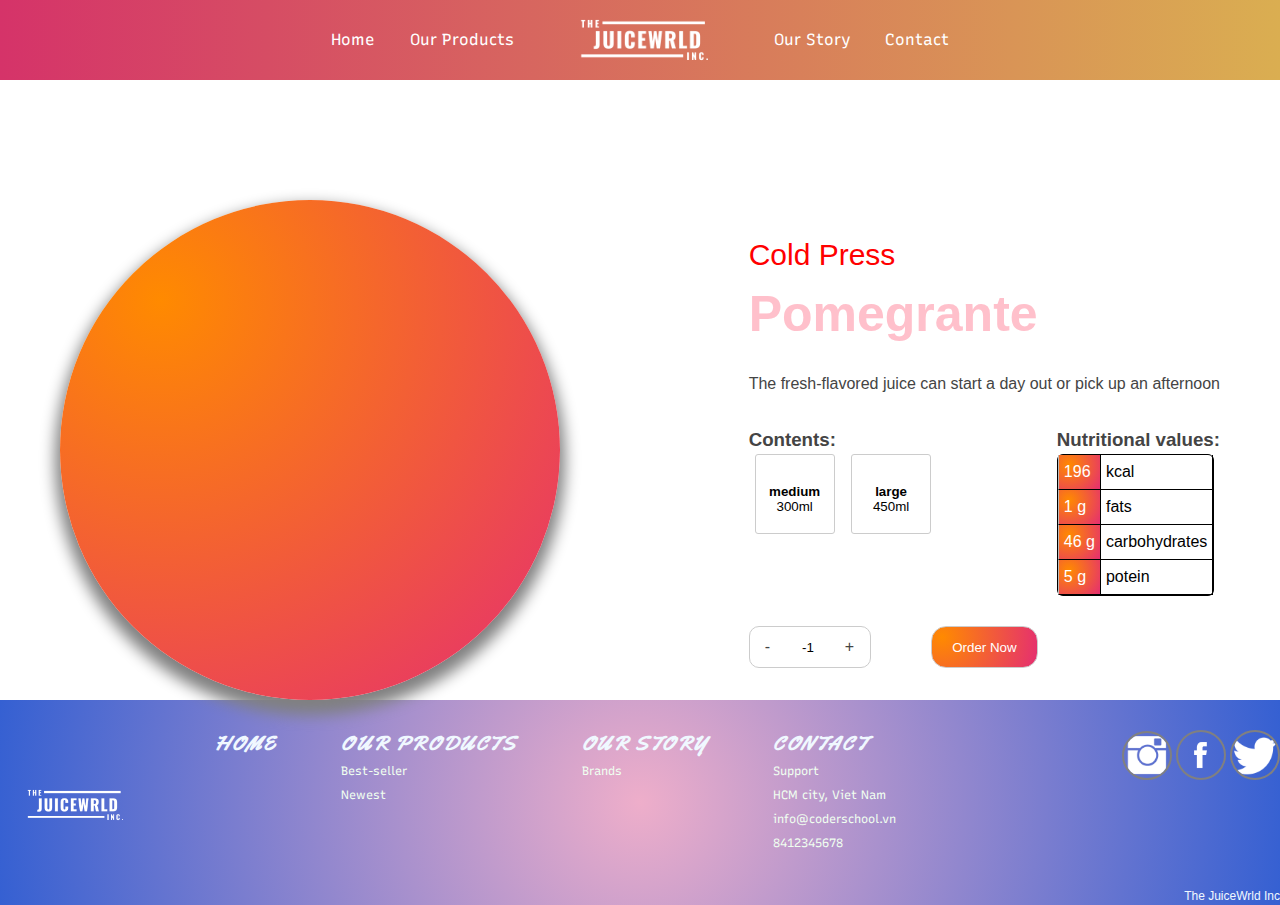
==== product1.html @ b1c7230d "add product.html and style" ====
<!DOCTYPE html>
<html lang="en">

<head>
    <meta charset="UTF-8" />
    <meta http-equiv="X-UA-Compatible" content="IE=edge" />
    <meta name="viewport" content="width=device-width, initial-scale=1.0" />
    <link rel="stylesheet" href="product.css" />
    <title>The JUICEWRLD. Inc - Freshly pressed juice for you partner</title>
    <link rel="stylesheet" href="https://cdnjs.cloudflare.com/ajax/libs/font-awesome/6.0.0-beta2/css/all.min.css"
        integrity="sha512-YWzhKL2whUzgiheMoBFwW8CKV4qpHQAEuvilg9FAn5VJUDwKZZxkJNuGM4XkWuk94WCrrwslk8yWNGmY1EduTA=="
        crossorigin="anonymous" referrerpolicy="no-referrer" />
    <link rel="stylesheet" href="./style.css">
</head>

<body>
    <nav>
        <div class="nav-container">
            <div class="nav-link">
                <a href="#" class="nav-left">Home</a>
                <a href="#" class="nav-left">Our Products</a>
            </div>
            <img src="./images/juice_logo.png" alt="logo" width="200px" />
            <div class="nav-link">
                <a href="#" class="nav-right">Our Story</a>
                <a href="#" class="nav-right">Contact</a>
            </div>
        </div>
    </nav>
    <section>
        <div class="container__container">
            <div class="content-product">
                <div class="left-side">
                    <div class="b-circle">
                        <img src="images/1_Juice Pomegranate.png" alt="" />
                    </div>
                    <div class="s-circle first"></div>
                    <div class="s-circle second"></div>
                </div>
                <div class="right-side">
                    <div class="top-row">
                        <h4 class="header1">Cold Press</h4>
                        <h1 class="header2">Pomegrante</h1>
                        <p class="text">
                            The fresh-flavored juice can start a day out or pick up an
                            afternoon
                        </p>
                    </div>
                    <div class="bottom-row">
                        <div class="contents">
                            <h3>Contents:</h3>
                            <button class="content__btn">
                                medium
                                <p class="mes">300ml</p>
                            </button>
                            <button class="content__btn">
                                large
                                <p class="mes">450ml</p>
                            </button>
                        </div>
                        <div class="nutri">
                            <table>
                                <h3>Nutritional values:</h3>
                                <tr>
                                    <td class="first-column">196</td>
                                    <td>kcal</td>
                                </tr>
                                <tr>
                                    <td class="first-column">1 g</td>
                                    <td>fats</td>
                                </tr>
                                <tr>
                                    <td class="first-column">46 g</td>
                                    <td>carbohydrates</td>
                                </tr>
                                <tr>
                                    <td class="first-column">5 g</td>
                                    <td>potein</td>
                                </tr>
                            </table>
                        </div>
                    </div>
                    <div class="button__btn-order">
                        <div class="button__quantity">
                            <span id="js-minus">-</span>
                            <input type="number" id="js-quantity" value="0" min="0" max="99" />
                            <span id="js-plus">+</span>
                        </div>
                        <button onclick="showSuccessToast();" class="btn btn--success">
                            Order Now
                        </button>
                    </div>
                </div>
            </div>
        </div>
        <div id="toast"></div>
        <footer>

            <div class="container">
                <div class="row1">
                    <div class="row11">
                        <div>
                            <img src="images/juice_logo.png" width="150" />
                        </div>
                        <div class="col1">
                            <div class="heading">Home</div>
                        </div>
                        <div>
                            <div class="heading col">Our Products</div>
                            <a href="#">Best-seller</a><br>
                            <a href="#">Newest</a><br>
                        </div>
                        <div>
                            <div class="heading col">Our Story</div>
                            <a href="#">Brands</a><br>
                        </div>
                        <div>
                            <div class="heading col">Contact</div>
                            <a href="#">Support</a><br>
                            <a href="#">HCM city, Viet Nam</a><br>
                            <a href="#">info@coderschool.vn</a><br>
                            <a href="#">8412345678</a><br>
                        </div>
                    </div>
                    <div class="footer-right">
                        <a href="#">
                            <img src="images/ig.png" width="50" />
                        </a>
                        <a href="#">
                            <img src="images/fb.png" width="50" />
                        </a>
                        <a href="#">
                            <img src="images/twitter.png" width="50" />
                        </a>
                    </div>
                </div>
                <div class="row2">The JuiceWrld Inc</div>
            </div>
            </div>
        </footer>
    </section>
    <script src="./product.js"></script>
    <script src="https://cdn.jsdelivr.net/npm/@popperjs/core@2.9.2/dist/umd/popper.min.js"
        integrity="sha384-IQsoLXl5PILFhosVNubq5LC7Qb9DXgDA9i+tQ8Zj3iwWAwPtgFTxbJ8NT4GN1R8p"
        crossorigin="anonymous"></script>
    <script src="https://cdn.jsdelivr.net/npm/bootstrap@5.0.2/dist/js/bootstrap.min.js"
        integrity="sha384-cVKIPhGWiC2Al4u+LWgxfKTRIcfu0JTxR+EQDz/bgldoEyl4H0zUF0QKbrJ0EcQF"
        crossorigin="anonymous"></script>
    <script>
        const minus = document.getElementById("js-minus");
        const quantity = document.getElementById("js-quantity");
        const plus = document.getElementById("js-plus");
        function minusA(e) {
            quantity.value--;
        }
        minusA();
        function plusB(e) {
            quantity.value++;
        }

        minus.addEventListener("click", minusA);
        plus.addEventListener("click", plusB);
        // toast message
        function toast({
            title = "",
            message = "",
            type = "success",
            duration = 3000,
        }) {
            const main = document.getElementById("toast");
            if (main) {
                const toast = document.createElement("div");
                setTimeout(function () {
                    main.removeChild(toast);
                }, duration + 1000);

                toast.onclick = function (e) {
                    if (e.target.closest(".toast__close")) {
                        main.removeChild(toast);
                    }
                };
                const icons = {
                    success: "fas fa-check-circle",
                    info: "fas fa-info-circle",
                    warning: "fas fa-exclamation-circle",
                    error: "fas fa-exclamation-circle",
                };
                const icon = icons[type];
                const deplay = (duration / 1000).toFixed(2);
                toast.classList.add("toast", `toast--${type}`);
                toast.style.animation = `slideInLeft ease-in-out 0.5s,  FadeIn linear 1s ${deplay}s forwards`;
                toast.innerHTML = `
          <div class="toast__icon">
            <i class="${icon}"></i>
          </div>
          <div class="toast__body">
            <h3 class="toast__title">${title}</h3>
            <p class="toast__msg">${message}</p>
          </div>
          <div class="toast__close">
            <i class="fas fa-times"></i> 
          </div>
        `;
                main.appendChild(toast);
            }
        }

        function showSuccessToast() {
            toast({
                title: "Success",
                message: "Thêm vào giỏ hàng thành công(amazing good job e)",
                type: "success",
                duration: 1000,
            });
        }
    </script>
</body>

</html>
---- style.css ----
@import url('https://fonts.googleapis.com/css2?family=Open+Sans:wght@400;500;600&family=Recursive:wght@300;400;500;600&family=Yellowtail&display=swap');
@import url('https://fonts.googleapis.com/css2?family=Yellowtail&display=swap');

*, *:before, *:after {
  box-sizing: border-box;
}

html, body {
  height: 100%;
  box-sizing: inherit;
}

body {
  color: #444;
  font-size: 1rem;
  line-height: 1.5;
  margin: 0px;
  font-family: 'Recursive', sans-serif;
}

/* Nav Bar Styling */
nav {
  position: absolute;
  width: 100%;
  height: 80px;
  background-color: transparent;
  z-index: 1;
  top: 30px;
}

.nav-container {
  display: flex;
  height: 100%;
  flex-direction: row;
  justify-content: center;
  align-items: center;
}

a {
  text-decoration: none;
  color: white;
  cursor: pointer;
  font-family: 'Recursive';
  font-weight: 400;
}
a:hover {
  -webkit-mask-image: linear-gradient(-75deg, rgba(0,0,0,.6) 30%, #000 50%, rgba(0,0,0,.6) 70%);
  -webkit-mask-size: 200%;
  animation: shine 2s infinite;
}
@-webkit-keyframes shine {
  from {
    -webkit-mask-position: 150%;
  }
  to {
    -webkit-mask-position: -50%;
  }
}

.nav-left {
  padding-right: 3rem;
}

.nav-right {
  padding-left: 3rem;
}

/* Hero Styling */
.slider {
  height: 90vh;
  width: 100%;
  position: relative;
  overflow: hidden;
  display: -webkit-box;
  display: -webkit-flex;
  display: -ms-flexbox;
  display: flex;
  -webkit-flex-flow: row nowrap;
      -ms-flex-flow: row nowrap;
          flex-flow: row nowrap;
  -webkit-box-align: end;
  -webkit-align-items: flex-end;
      -ms-flex-align: end;
          align-items: flex-end;
  -webkit-box-pack: center;
  -webkit-justify-content: center;
      -ms-flex-pack: center;
          justify-content: center;
  z-index: 0;
}
.slider__nav {
  width: 8px;
  height: 8px;
  margin: 1rem 12px 1.2rem 12px;
  border-radius: 50%;
  z-index: 10;
  outline: 6px solid #ccc;
  outline-offset: -6px;
  box-shadow: 0 0 0 0 #333, 0 0 0 0 rgba(51, 51, 51, 0);
  cursor: pointer;
  -webkit-appearance: none;
     -moz-appearance: none;
          appearance: none;
  -webkit-backface-visibility: hidden;
          backface-visibility: hidden;
}
.slider__nav:checked {
  -webkit-animation: check 0.4s linear forwards;
          animation: check 0.4s linear forwards;
}
.slider__nav:checked:nth-of-type(1) ~ .slider__inner {
  left: 0%;
}
.slider__nav:checked:nth-of-type(2) ~ .slider__inner {
  left: -100%;
}
.slider__nav:checked:nth-of-type(3) ~ .slider__inner {
  left: -200%;
}
.slider__nav:checked:nth-of-type(4) ~ .slider__inner {
  left: -300%;
}
.slider__inner {
  position: absolute;
  top: 0;
  left: 0;
  width: 400%;
  height: 100%;
  -webkit-transition: left 0.4s;
  transition: left 0.4s;
  display: -webkit-box;
  display: -webkit-flex;
  display: -ms-flexbox;
  display: flex;
  -webkit-flex-flow: row nowrap;
      -ms-flex-flow: row nowrap;
          flex-flow: row nowrap;
}
.slider__contents {
  height: 100%;
  text-align: center;
  padding: 0px;
  display: -webkit-box;
  display: -webkit-flex;
  display: -ms-flexbox;
  display: flex;
  -webkit-box-flex: 1;
  -webkit-flex: 1;
      -ms-flex: 1;
          flex: 1;
  -webkit-flex-flow: column nowrap;
      -ms-flex-flow: column nowrap;
          flex-flow: column nowrap;
  -webkit-box-align: center;
  -webkit-align-items: center;
      -ms-flex-align: center;
          align-items: center;
  -webkit-box-pack: center;
  -webkit-justify-content: center;
      -ms-flex-pack: center;
          justify-content: center;
}

.slider-page1 {
  background: linear-gradient(90deg, #d53369 0%, #daae51 100%);
}

.slider-page2 {
  background: linear-gradient(90deg, #F5DB4B 10%, #FF8221 100%);
}

.slider-page3 {
  background: linear-gradient(90deg, #FDBB2D 0%, #22C1C3 100%);
}

.slider-page4 {
  background: linear-gradient(90deg, #FFAD63 0%, #F25431 100%);
}

.slider__caption {
  position: absolute;
  transform: translateY(-210px);
  margin: 0.5rem 0 1rem;
  color: white;
  text-transform: uppercase;
  font-family: 'Yellowtail', cursive;
  font-size: 3.5rem;
  font-weight: 600;
  text-shadow: 0.06rem 0 0.06rem #ea36af, -0.125rem 0 0.06rem #75fa69;
  letter-spacing: 0.125em;
  animation-duration: 0.1s;
  animation-name: textflicker;
  animation-iteration-count: infinite;
  animation-direction: alternate;
}
@keyframes textflicker {
  from {
    text-shadow: 1px 0 0 #ea36af, -2px 0 0 #75fa69;
  }
  to {
    text-shadow: 2px 0.5px 2px #ea36af, -1px -0.5px 2px #75fa69;
  }
}

.slider_img {
  position: absolute;
  transform: translateY(200px);
}

.slider__txt {
  color: #999;
  margin-bottom: 3rem;
  max-width: 300px;
}

@-webkit-keyframes check {
  50% {
    outline-color: #333;
    box-shadow: 0 0 0 12px #333, 0 0 0 36px rgba(51, 51, 51, 0.2);
  }
  70% {
    outline-color: #333;
    box-shadow: 0 0 0 0 #333, 0 0 0 0 rgba(51, 51, 51, 0);
  }
}

@keyframes check {
  50% {
    outline-color: #333;
    box-shadow: 0 0 0 12px #333, 0 0 0 36px rgba(51, 51, 51, 0.2);
  }
  70% {
    outline-color: #333;
    box-shadow: 0 0 0 0 #333, 0 0 0 0 rgba(51, 51, 51, 0);
  }
}

/* contact */
*{
  box-sizing: border-box;
  margin: 0;
}

.grid {
  width: 100%;
  display: block;
  padding: 0;
}

.grid.wide {
  max-width: 1200px;
  margin: 0 auto;
}

.row {
  display: flex;
  flex-wrap: wrap;
  margin-left: -4px;
  margin-right: -4px;
}
.l-6 {
  flex: 0 0 50%;
  max-width: 50%;
}
#contact{
  min-height: 500px;
  background: linear-gradient(90deg, #FD676A, #FF998B);
  width:100%;
  color: #fff;
}
#contact p{
  font-size:18px;
  line-height: 26px;
  opacity: 0.6;
  padding: 4px 0;
  margin: 24px 0;
  border-bottom: 1px solid rgba(255,255,255,0.6);
}
#contact i {
  font-size: 14px;
  margin-right: 8px;
  
}
#contact .contact__heading-sub{
  color: rgb(207 50 50);
  font-size: 50px;
  margin-bottom: 40px;
}
.contact__infor a{
  color:#000;
}
#contact .contact__heading{
  font-size:64px;
}
#contact .contact__heading-right {
  opacity: 0.8;
  margin-bottom: 32px;
}
.contact__button {
  margin-top: 30px;
  padding: 12px 50px;
}
.contact__container{
  padding:60px 0 20px 0;
}
.text__contact {
  margin-top: 30px;
  opacity: 0.9;
  padding: 14px 54px;
  display: inline-block;
  border: 1px solid;
}

#contact a{
  color:rgba(255,255,255,0.5);
}
/* Google Fonts Poppins */
@import url('https://fonts.googleapis.com/css2?family=Poppins:wght@400;500;600&display=swap');
*{
  margin: 0;
  padding: 0;
  box-sizing: border-box;
  font-family: 'Poppins', sans-serif;
}

#section3{
  height: 100vh;
  display: flex;
  align-items: center;
  justify-content: center;
  background-image: linear-gradient(135deg, #43CBFF 10%, #9708CC 100%);
}
.product-card {
  position: relative;
  max-width: 355px;
  width: 100%;
  border-radius: 25px;
  padding: 20px 30px 30px 30px;
  box-shadow: 0 5px 10px rgba(0, 0, 0, 0.2);
  z-index: 3;
  overflow: hidden;
  margin: 20px;
}
#card1{
    background: linear-gradient(90deg, rgba(2,0,36,1) 0%, rgba(68,121,9,1) 35%, rgba(0,212,255,1) 100%);
}
#card2{
    background: linear-gradient(90deg, rgba(2,0,36,1) 0%, rgba(121,9,34,1) 35%, rgba(0,212,255,1) 100%);
}
#card3{
    background: radial-gradient(circle, rgba(238,174,202,1) 0%, rgba(238,25,25,1) 100%);
}
#card4{
    background: radial-gradient(circle, rgba(238,174,202,1) 0%, rgba(227,225,50,1) 100%);
}
.product-card .logo-cart{
  display: flex;
  align-items: center;
  justify-content: space-between;
  /* border: 1px solid red; */
}
.product-card .logo-cart img{
  height: 100px;
  width: 60px;
  object-fit: cover;
  /* border: 1px solid red; */
}

.product-card .logo-cart i{
  font-size: 27px;
  color: #707070;
  cursor: pointer;
  transition: color 0.3s ease;
  /* border: 1px solid red; */
}
.product-card .logo-cart i:hover{
  color: #333;
}
.product-card .main-images{
  position: relative;
  height: 210px;
}

.product-card .main-images img{
  position: absolute;
  height: 220px;
  width: 100%;
  object-fit: cover;
  /* transform: rotate(18deg); */
  left: 12px;
  top: -40px;
  z-index: -1;
  opacity: 0;
  transition: opacity 0.5s ease;
  margin-top: 30px;
  padding-right: 15px;
  border-radius: 30px;
}
.product-card .main-images img.active{
  opacity: 1;
}
.product-card .juice-details .juice_name{
  font-size: 24px;
  font-weight: 500;
  color: #fff;
    text-shadow: 0 0 10px #fff,
                 0 0 20px #fff, 
                 0 0 40px #fff;
}
.product-card .juice-details p{
  font-size: 12px;
  font-weight: 400;
  color: #333;
  text-align: justify;
}
.product-card .juice-details .stars i{
  margin: 0 -1px;
  color: #333;
}
.product-card .color-price .color-option{
  display: flex;
  align-items: center;
}
.color-price{
  display: flex;
  justify-content: space-between;
  align-items: center;
  margin-top: 10px;
}
.color-price .color-option .color{
  font-size: 18px;
  font-weight: 500;
  color: #333;
  margin-right: 8px;
}
.color-option  .circles{
  display: flex;
}
.color-option  .circles .circle{
  height: 18px;
  width: 18px;
  background: #0071C7;
  border-radius: 50%;
  margin: 0 4px;
  cursor: pointer;
  transition: all 0.4s ease;
}
.color-option  .circles .circle.blue.active{
  box-shadow: 0 0 0 2px #fff,
               0 0 0 4px #0071C7;
}
.color-option  .circles .circle.pink{
  background: #FA1795;
}
.color-option  .circles .circle.pink.active{
  box-shadow: 0 0 0 2px #fff,
               0 0 0 4px #FA1795;
}
.color-option  .circles .circle.yellow{
  background: #F5DA00;
}
.color-option  .circles .circle.yellow.active{
  box-shadow: 0 0 0 2px #fff,
               0 0 0 4px #F5DA00;
}
.color-price .price{
  display: flex;
  flex-direction: column;
  justify-content: center;
  align-items: center;
}
.color-price .price .price_num{
  font-size: 25px;
  font-weight: 600;
  color: #707070;
}
.color-price .price .price_letter{
  font-size: 10px;
  font-weight: 600;
  margin-top: -4px;
  color: #707070;
}
.product-card .button{
  position: relative;
  height: 50px;
  width: 100%;
  border-radius: 25px;
  margin-top: 30px;
  overflow: hidden;
}
.product-card .button .button-layer{
  position: absolute;
  height: 100%;
  width: 300%;
  left: -100%;
  /* background-image: linear-gradient(135deg,#9708CC, #43CBFF,#9708CC, #43CBFF ); */
  transition: all 0.4s ease;
  border-radius: 25PX;
}
.product-card .button:hover .button-layer{
  left: 0;
}
.product-card .button button{
  position: relative;
  height: 100%;
  width: 100%;
  background: none;
  outline: none;
  border: none;
  font-size: 18px;
  font-weight: 600;
  letter-spacing: 1px;
  color: #fff;
}

/* .row{
    display: flex;
    justify-content: around;
} */
.button-color1{
    background-image:linear-gradient(90deg, rgba(2,0,36,1) 0%, rgba(68,121,9,1) 35%, rgba(0,212,255,1) 100%);
}
.button-color2{
    background-image: linear-gradient(90deg, rgba(2,0,36,1) 0%, rgba(121,9,34,1) 35%, rgba(0,212,255,1) 100%);
}
.button-color3{
    background-image: radial-gradient(circle, rgba(238,174,202,1) 0%, rgba(238,25,25,1) 100%);
}
.button-color4{
    background-image: radial-gradient(circle, rgba(238,174,202,1) 0%, rgba(227,225,50,1) 100%);
}

.product-card .juice-details .juice_name:hover{
    transition: .5s linear;
    color: black;
    text-shadow: 0 0 10px #fff,
                 0 0 20px #fff, 
                 0 0 40px #fff;
  }
  .product-card .juice-details .juice_name:nth-child(1){
    margin-right: 5px
  }
  .product-card .juice-details .juice_name:nth-child(2){
    margin-left: 30px
  }


footer{
    background: radial-gradient(circle, rgba(238,174,202,1) 0%, rgba(53,96,210,1) 100%);
    color:cornsilk;
    padding-top: 30px;
}


footer .row1{
    display: flex;
    justify-content: space-between;
}
footer .row11{
    display: flex;
    justify-content: space-between;
    width: 70%;
}

footer .heading{
    color:aliceblue;
    font-family: 'Yellowtail', cursive;
    font-size: 20px;
    font-weight: 900;
    line-height: 1.4;
    letter-spacing: 0.08em;
    text-transform: uppercase;
}

footer img{
    max-width: 95vw;
    height: auto;
}
/* footer .col1{
    display: flex;
    flex-direction: column;
    
} */

footer li{
    list-style-type: none;
}

.footer-right img{
    border-radius: 50%;
    border: 2px solid grey;
}
footer .row2{
    display: flex;
    justify-content: right;
    color:aliceblue;
    font-size: 12px;
}

footer #lmao a{
    margin-right: 20px;
    font-size: 12px;
}

footer a{
    text-decoration: none;
    color:honeydew;
    font-size: 12px;
}
/* product */

:root {
  --white: #fff;
  --black: #111;
  --primary: #9d9091;
}
* *::before *::after {
  box-sizing: inherit;
  margin: 0;
  padding: 0;
}

html {
  font-size: 62.5%;
  box-sizing: border-box;
}

body {
  font-size: 1.6rem;
  font-weight: 400;
  color: var (--pink);
  font-family: "Recursive", sans-serif;
  background-color: var(--white);
}

nav {
  position: absolute;
  width: 100%;
  height: 80px;
  background-color: transparent;
  z-index: 1;
  top: 30px;
}

.nav-container {
  display: flex;
  height: 100%;
  flex-direction: row;
  justify-content: center;
  align-items: center;
}
nav {
  background: linear-gradient(90deg, #d53369 0%, #daae51 100%);
  position: absolute;
  width: 100%;
  height: 80px;
  z-index: 1;
  top: 0;
  left: 0;
  right: 0;
}

.nav-container {
  display: flex;
  height: 100%;
  flex-direction: row;
  justify-content: center;
  align-items: center;
}

a {
  text-decoration: none;
  color: white;
  cursor: pointer;
  font-family: "Recursive";
  font-weight: 400;
}
a:hover {
  mask-image: linear-gradient(
    -75deg,
    rgba(0, 0, 0, 0.6) 30%,
    #000 50%,
    rgba(0, 0, 0, 0.6) 70%
  );
  mask-size: 200%;
  animation: shine 2s infinite;
}
@keyframes shine {
  from {
    -webkit-mask-position: 150%;
  }
  to {
    -webkit-mask-position: -50%;
  }
}

.nav-left {
  padding-right: 3rem;
}

.nav-right {
  padding-left: 3rem;
}

.b-circle {
  height: 500px;
  width: 500px;
  border-radius: 50%;
  background-color: pink;
  position: relative;
  /* background-image: radial-gradient(#ff8a00, #e52e71); */
  box-shadow: 0 10px 15px 5px grey;
  display: block;
  margin: auto;
  background: -webkit-radial-gradient(100px 100px, circle, #ff8a00, #e52e71);
}

.b-circle img {
  border-radius: 50%;
  max-width: 500px;
  padding-top: 50px;
  position: absolute;
  transform: rotate(20deg);
  left: 10px;
  top: 10px;
}

.container__container {
  max-width: 1400px;
  margin: 0 auto;
  padding-top: 200px;
  
}

.content-product {
  display: flex;
  justify-content: space-between;
  align-items: center;
  padding-left: 60px;
  padding-right: 60px;
}

.left-side {
  flex-basis: 40%;
  display: flex;
  align-items: center;
  justify-content: center;
}

.header1 {
  color: red;
  font-weight: 400;
  font-size: 30px;
}

.header2 {
  padding-bottom: 20px;
  color: pink;
  font-size: 50px;
}

.text {
  padding-bottom: 30px;
}

.bottom-row {
  display: flex;
  justify-content: space-between;
}

table {
  border-collapse: separate;
  border: solid black 1px;
  border-spacing: 0;
  border-radius: 6px;
  color: white;
}

table tr th,
table tr td {
  border-right: 1px solid #000;
  border-bottom: 1px solid #000;
  padding: 5px;
  color: black;
}
table tr th:first-child,
table tr td:first-child {
  border-left: 1px solid #bbb;
}
table tr th {
  background: #eee;
  border-top: 1px solid #bbb;
  text-align: left;
}

tr .first-column {
  background: -webkit-radial-gradient(10px 10px, circle, #ff8a00, #e52e71);
  color: white;
}

.nutri {
  padding-bottom: 30px;
}
button.content__btn {
  width: 80px;
  height: 80px;
  font-weight: 600;
  text-align: center;
  padding: 10px 0 0 0;
  border-radius: 3px;
  outline: none;
  border: 1px solid #ccc;
  margin: 0 6px;
  background: #fff;
}
button.content__btn:active {
  background: -webkit-radial-gradient(10px 10px, circle, #ff8a00, #e52e71);
  color: #fff;
}
.content__btn .mes {
  font-weight: 100;
}
.button__btn-order {
  display: flex;
}

.button__quantity span {
  padding: 0 16px 0 0;
}
.button__quantity {
  border: 1px solid #ccc;
  padding: 5px -21px 5px 5px;
  margin-right: 60px;
  padding: 8px 0 8px 15px;
  border-radius: 10px;
}
button.btn {
  padding: 10px 20px;
  color: #fff;
  background: -webkit-radial-gradient(10px 10px, circle, #ff8a00, #e52e71);
  outline: none;
  border: 1px solid #ccc;
  cursor: pointer;
  border-radius: 15px;
}

.btn:active {
  background: -webkit-radial-gradient(10px 10px, circle, #a85a00, #961e4a);
}
/* toast message */
.toast {
  display: flex;
  align-items: center;
  border-left: 3px solid;
  box-shadow: 0 4px 8px rgba(0, 0, 0, 0.5);
  background-color: #fff;
  border-radius: 3px;
  max-width: 446px;
  padding: 10px 0;
  transition: all linear 0.3s;
}
@keyframes slideInLeft {
  from {
    opacity: 0;
    transform: translateX(calc(100% + 16px));
  }
  to {
    opacity: 1;
    transform: translateX(0);
  }
}
@keyframes FadeIn {
  to {
    opacity: 0;
  }
}
.toast + .toast {
  margin-top: 24px;
}
.toast__close,
.toast__icon {
  padding: 0 16px;
}
.toast__icon {
  font-size: 24px;
}

.toast__body {
  flex-grow: 1;
}

.toast__title {
  margin: 10px 0 10px 0;
  font-size: 16px;
  color: #333;
}

.toast__msg {
  margin: 5px 0 10px 0;
  font-size: 16px;
  color: #666;
}

.toast__close {
  font-size: 20px;
  color: rgba(0, 0, 0, 0.2);
  cursor: pointer;
}

.toast--success {
  border-color: #71be34;
}
.toast--success .toast__icon {
  color: #71be34;
}
.toast--danger {
  border-color: #ff623d;
}
.toast--danger .toast__icon {
  color: #ff623d;
}

.toast--warn {
  background-color: #ffb702;
}
.toast--warn .toast__icon {
  background-color: #ffb702;
}

#toast {
  position: fixed;
  top: 16px;
  right: 16px;
}
input#js-quantity {
  outline: none;
  border: 1px solid transparent;
  text-align: center;
}
.button__quantity span {
  cursor: pointer;
}
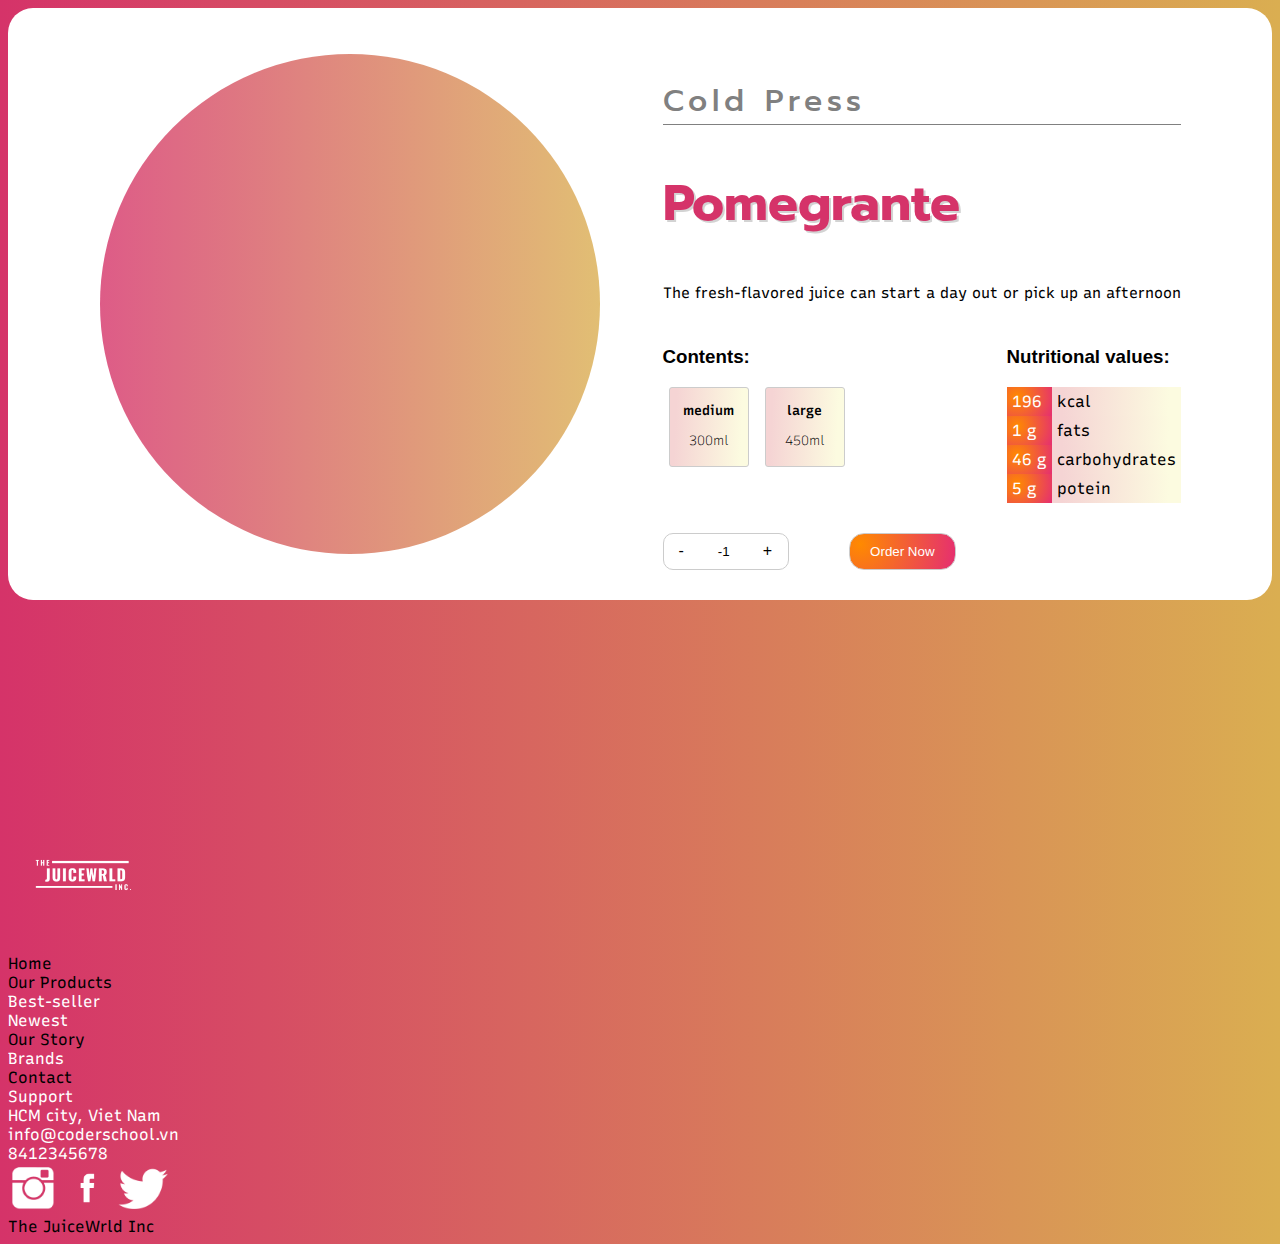
==== commit 814ae10e: "add style" ====
--- a/product1.html
+++ b/product1.html
@@ -10,7 +10,7 @@
     <link rel="stylesheet" href="https://cdnjs.cloudflare.com/ajax/libs/font-awesome/6.0.0-beta2/css/all.min.css"
         integrity="sha512-YWzhKL2whUzgiheMoBFwW8CKV4qpHQAEuvilg9FAn5VJUDwKZZxkJNuGM4XkWuk94WCrrwslk8yWNGmY1EduTA=="
         crossorigin="anonymous" referrerpolicy="no-referrer" />
-    <link rel="stylesheet" href="./style.css">
+    <link rel="stylesheet" href="./produc1.css">
 </head>
 
 <body>
--- a/produc1.css
+++ b/produc1.css
@@ -0,0 +1,328 @@
+@import url("https://fonts.googleapis.com/css2?family=Open+Sans:wght@400;500;600&family=Recursive:wght@300;400;500;600&family=Yellowtail&display=swap");
+@import url("https://fonts.googleapis.com/css2?family=Yellowtail&display=swap");
+@import url('https://fonts.googleapis.com/css2?family=Prompt:wght@500&display=swap');
+
+:root {
+  --white: #fff;
+  --black: #111;
+  --primary: #9d9091;
+}
+* *::before *::after {
+  box-sizing: inherit;
+  margin: 0;
+  padding: 0;
+}
+
+html {
+  font-size: 62.5%;
+  box-sizing: border-box;
+}
+
+body {
+  font-size: 1.6rem;
+  font-weight: 400;
+  color: var (--pink);
+  font-family: "Recursive", sans-serif;
+  background: linear-gradient(90deg, #d53369 0%, #daae51 100%);
+}
+
+/* Styling Nav bar */
+nav {
+  position: absolute;
+  width: 100%;
+  height: 80px;
+  background: transparent;
+  z-index: 1;
+  top: 0;
+}
+
+.nav-container {
+  display: flex;
+  height: 100%;
+  flex-direction: row;
+  justify-content: center;
+  align-items: center;
+}
+
+a {
+  text-decoration: none;
+  color: white;
+  cursor: pointer;
+  font-family: 'Recursive';
+  font-weight: 400;
+}
+a:hover {
+  -webkit-mask-image: linear-gradient(-75deg, rgba(0,0,0,.6) 30%, #000 50%, rgba(0,0,0,.6) 70%);
+  -webkit-mask-size: 200%;
+  animation: shine 2s infinite;
+}
+@-webkit-keyframes shine {
+  from {
+    -webkit-mask-position: 150%;
+  }
+  to {
+    -webkit-mask-position: -50%;
+  }
+}
+
+.nav-left {
+  padding-right: 4rem;
+}
+
+.nav-right {
+  padding-left: 4rem;
+}
+
+.b-circle {
+  height: 500px;
+  width: 500px;
+  border-radius: 50%;
+  background-color: pink;
+  position: relative;
+  /* background-image: radial-gradient(#ff8a00, #e52e71); */
+  display: block;
+  margin: auto;
+  opacity: 0.8;
+  background: linear-gradient(90deg, #d53369 0%, #daae51 100%);
+}
+
+.b-circle img {
+  border-radius: 50%;
+  max-width: 600px;
+  padding-top: 50px;
+  position: absolute;
+  transform: translate(-50px, -20px);
+}
+
+.container {
+  max-width: 1400px;
+  margin: 0 auto;
+  padding-top: 200px;
+  font-family: 'Recursive';
+}
+
+.content-product {
+  display: flex;
+  justify-content: space-around;
+  align-items: center;
+  padding: 30px 60px;
+  border: none;
+  border-radius: 25px;
+  background-color: white;
+}
+
+.left-side {
+  flex-basis: 40%;
+  display: flex;
+  align-items: center;
+  justify-content: center;
+}
+
+.header1 {
+  color: gray;
+  font-weight: 500;
+  font-size: 30px;
+  font-family: 'Prompt';
+  letter-spacing: 0.5rem;
+  border-bottom: 1px solid gray;
+}
+
+.header2 {
+  padding-bottom: 10px;
+  color: #d53369;
+  text-shadow: 2px 2px lightgray;
+  font-size: 50px;
+  font-family: 'Prompt';
+  font-size: 5rem;
+}
+
+.text {
+  padding-bottom: 10px;
+  font-family: 'Recursive';
+  font-size: 1.5rem;
+}
+
+.content-header {
+  font-family: 'Recursive';
+
+}
+.bottom-row {
+  display: flex;
+  justify-content: space-between;
+}
+
+table {
+  border-collapse: separate;
+  border: none;
+  border-spacing: 0;
+  border-radius: 6px;
+  color: white;
+}
+
+table tr th,
+table tr td {
+  border-right: none;
+  border-bottom: none;
+  padding: 5px;
+  color: black;
+  font-family: 'Recursive'
+;  background-image: linear-gradient( 92.7deg,  rgba(245,212,212,1) 8.5%, rgba(252,251,224,1) 90.2% );
+}
+table tr th:first-child,
+table tr td:first-child {
+  border-left: none;
+}
+table tr th {
+  background: #eee;
+  border-top: none;
+  text-align: left;
+}
+
+tr .first-column {
+  background: -webkit-radial-gradient(10px 10px, circle, #ff8a00, #e52e71);
+  color: white;
+}
+
+.nutri {
+  padding-bottom: 30px;
+}
+button.content__btn {
+  width: 80px;
+  height: 80px;
+  font-weight: 600;
+  text-align: center;
+  padding: 10px 0 0 0;
+  border-radius: 3px;
+  outline: none;
+  border: 1px solid #ccc;
+  margin: 0 6px;
+  background-image: linear-gradient( 92.7deg,  rgba(245,212,212,1) 8.5%, rgba(252,251,224,1) 90.2% );
+  font-family: 'Recursive';
+}
+button.content__btn:active {
+  background: -webkit-radial-gradient(10px 10px, circle, #ff8a00, #e52e71);
+  color: #fff;
+}
+.content__btn .mes {
+  font-weight: 100;
+}
+.button__btn-order {
+  display: flex;
+}
+
+.button__quantity span {
+  padding: 0 16px 0 0;
+}
+.button__quantity {
+  border: 1px solid #ccc;
+  padding: 5px -21px 5px 5px;
+  margin-right: 60px;
+  padding: 8px 0 8px 15px;
+  border-radius: 10px;
+}
+button.btn {
+  padding: 10px 20px;
+  color: #fff;
+  background: -webkit-radial-gradient(10px 10px, circle, #ff8a00, #e52e71);
+  outline: none;
+  border: 1px solid #ccc;
+  cursor: pointer;
+  border-radius: 15px;
+}
+
+.btn:active {
+  background: -webkit-radial-gradient(10px 10px, circle, #a85a00, #961e4a);
+}
+/* toast message */
+.toast {
+  display: flex;
+  align-items: center;
+  border-left: 3px solid;
+  box-shadow: 0 4px 8px rgba(0, 0, 0, 0.5);
+  background-color: #fff;
+  border-radius: 3px;
+  max-width: 446px;
+  padding: 10px 0;
+  transition: all linear 0.3s;
+}
+@keyframes slideInLeft {
+  from {
+    opacity: 0;
+    transform: translateX(calc(100% + 16px));
+  }
+  to {
+    opacity: 1;
+    transform: translateX(0);
+  }
+}
+@keyframes FadeIn {
+  to {
+    opacity: 0;
+  }
+}
+.toast + .toast {
+  margin-top: 24px;
+}
+.toast__close,
+.toast__icon {
+  padding: 0 16px;
+}
+.toast__icon {
+  font-size: 24px;
+}
+
+.toast__body {
+  flex-grow: 1;
+}
+
+.toast__title {
+  margin: 10px 0 10px 0;
+  font-size: 16px;
+  color: #333;
+}
+
+.toast__msg {
+  margin: 5px 0 10px 0;
+  font-size: 16px;
+  color: #666;
+}
+
+.toast__close {
+  font-size: 20px;
+  color: rgba(0, 0, 0, 0.2);
+  cursor: pointer;
+}
+
+.toast--success {
+  border-color: #71be34;
+}
+.toast--success .toast__icon {
+  color: #71be34;
+}
+.toast--danger {
+  border-color: #ff623d;
+}
+.toast--danger .toast__icon {
+  color: #ff623d;
+}
+
+.toast--warn {
+  background-color: #ffb702;
+}
+.toast--warn .toast__icon {
+  background-color: #ffb702;
+}
+
+#toast {
+  position: fixed;
+  top: 16px;
+  right: 16px;
+}
+input#js-quantity {
+  outline: none;
+  border: 1px solid transparent;
+  text-align: center;
+}
+.button__quantity span {
+  cursor: pointer;
+}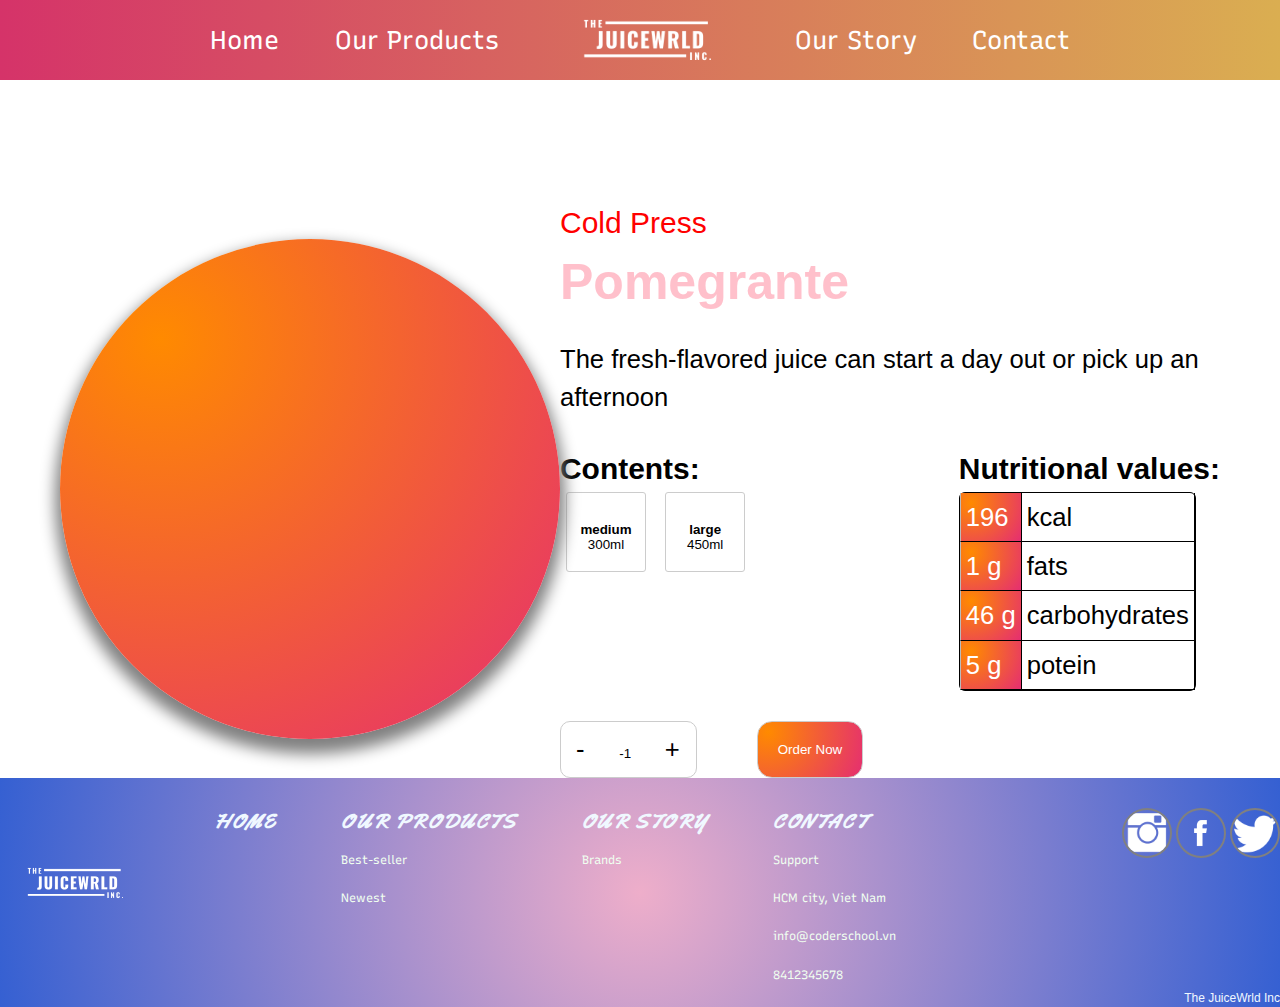
==== commit b49034de: "add" ====
--- a/product1.html
+++ b/product1.html
@@ -10,7 +10,7 @@
     <link rel="stylesheet" href="https://cdnjs.cloudflare.com/ajax/libs/font-awesome/6.0.0-beta2/css/all.min.css"
         integrity="sha512-YWzhKL2whUzgiheMoBFwW8CKV4qpHQAEuvilg9FAn5VJUDwKZZxkJNuGM4XkWuk94WCrrwslk8yWNGmY1EduTA=="
         crossorigin="anonymous" referrerpolicy="no-referrer" />
-    <link rel="stylesheet" href="./produc1.css">
+    <link rel="stylesheet" href="./style.css">
 </head>
 
 <body>
--- a/style.css
+++ b/style.css
@@ -0,0 +1,1253 @@
+@import url("https://fonts.googleapis.com/css2?family=Open+Sans:wght@400;500;600&family=Recursive:wght@300;400;500;600&family=Yellowtail&display=swap");
+@import url("https://fonts.googleapis.com/css2?family=Yellowtail&display=swap");
+@import url(https://maxcdn.bootstrapcdn.com/font-awesome/4.5.0/css/font-awesome.min.css);
+@import url("https://fonts.googleapis.com/css2?family=Prompt:wght@500&display=swap");
+@import url("https://fonts.googleapis.com/css2?family=Permanent+Marker&display=swap");
+
+*,
+*:before,
+*:after {
+  box-sizing: border-box;
+}
+
+html,
+body {
+  height: 100%;
+}
+
+body {
+  font-size: 1rem;
+  line-height: 1.5;
+  margin: 0px;
+  font-family: "Recursive", sans-serif;
+}
+
+/* Nav Bar Styling */
+nav {
+  position: absolute;
+  width: 100%;
+  height: 80px;
+  background: transparent;
+  z-index: 1;
+  top: 0;
+}
+
+.nav-container {
+  display: flex;
+  height: 100%;
+  flex-direction: row;
+  justify-content: center;
+  align-items: center;
+}
+
+a {
+  text-decoration: none;
+  color: white;
+  cursor: pointer;
+  font-family: "Recursive";
+  font-weight: 400;
+}
+a:hover {
+  animation: shine 2s infinite;
+}
+@-webkit-keyframes shine {
+  from {
+    -webkit-mask-position: 150%;
+  }
+  to {
+    -webkit-mask-position: -50%;
+  }
+}
+
+.nav-left {
+  padding-right: 4rem;
+}
+
+.nav-right {
+  padding-left: 4rem;
+}
+
+/* Hero Styling */
+.slider {
+  height: 90vh;
+  width: 100%;
+  position: relative;
+  overflow: hidden;
+  display: -webkit-box;
+  display: -webkit-flex;
+  display: -ms-flexbox;
+  display: flex;
+  -webkit-flex-flow: row nowrap;
+  -ms-flex-flow: row nowrap;
+  flex-flow: row nowrap;
+  -webkit-box-align: end;
+  -webkit-align-items: flex-end;
+  -ms-flex-align: end;
+  align-items: flex-end;
+  -webkit-box-pack: center;
+  -webkit-justify-content: center;
+  -ms-flex-pack: center;
+  justify-content: center;
+  z-index: 0;
+}
+.slider__nav {
+  width: 8px;
+  height: 8px;
+  margin: 1rem 12px 1.2rem 12px;
+  border-radius: 50%;
+  z-index: 10;
+  outline: 6px solid #ccc;
+  outline-offset: -6px;
+  box-shadow: 0 0 0 0 #333, 0 0 0 0 rgba(51, 51, 51, 0);
+  cursor: pointer;
+  -webkit-appearance: none;
+  -moz-appearance: none;
+  appearance: none;
+  -webkit-backface-visibility: hidden;
+  backface-visibility: hidden;
+}
+.slider__nav:checked {
+  -webkit-animation: check 0.4s linear forwards;
+  animation: check 0.4s linear forwards;
+}
+.slider__nav:checked:nth-of-type(1) ~ .slider__inner {
+  left: 0%;
+}
+.slider__nav:checked:nth-of-type(2) ~ .slider__inner {
+  left: -100%;
+}
+.slider__nav:checked:nth-of-type(3) ~ .slider__inner {
+  left: -200%;
+}
+.slider__nav:checked:nth-of-type(4) ~ .slider__inner {
+  left: -300%;
+}
+.slider__inner {
+  position: absolute;
+  top: 0;
+  left: 0;
+  width: 400%;
+  height: 100%;
+  -webkit-transition: left 0.4s;
+  transition: left 0.4s;
+  display: -webkit-box;
+  display: -webkit-flex;
+  display: -ms-flexbox;
+  display: flex;
+  -webkit-flex-flow: row nowrap;
+  -ms-flex-flow: row nowrap;
+  flex-flow: row nowrap;
+}
+
+.slider__txt {
+  position: absolute;
+  transform: translateX(-350px);
+  z-index: 2;
+  height: 300px;
+  width: 300px;
+  padding-top: 80px;
+  font-size: 3rem;
+  font-weight: 500;
+  text-align: center;
+  font-family: "Prompt", sans-serif;
+  text-transform: uppercase;
+  letter-spacing: 0.5rem;
+  text-shadow: 2px 2px lightskyblue;
+  text-align: left;
+  color: white !important;
+}
+
+.slider__right {
+  position: absolute;
+  transform: translateX(350px);
+  z-index: 2;
+  height: 200px;
+  width: 200px;
+  border-radius: 50%;
+  font-size: 3rem;
+  font-weight: 600;
+  padding-top: 30px;
+  color: white;
+  background: linear-gradient(-45deg, #d53369, #daae51, #23a6d5, #23d5ab);
+  background-size: 400% 400%;
+  animation: gradient 15s ease infinite;
+  font-family: "Prompt", sans-serif;
+}
+
+@keyframes gradient {
+  0% {
+    background-position: 0% 50%;
+  }
+  50% {
+    background-position: 100% 50%;
+  }
+  100% {
+    background-position: 0% 50%;
+  }
+}
+
+.slider__contents {
+  height: 100%;
+  text-align: center;
+  padding: 0px;
+  display: -webkit-box;
+  display: -webkit-flex;
+  display: -ms-flexbox;
+  display: flex;
+  -webkit-box-flex: 1;
+  -webkit-flex: 1;
+  -ms-flex: 1;
+  flex: 1;
+  -webkit-flex-flow: column nowrap;
+  -ms-flex-flow: column nowrap;
+  flex-flow: column nowrap;
+  -webkit-box-align: center;
+  -webkit-align-items: center;
+  -ms-flex-align: center;
+  align-items: center;
+  -webkit-box-pack: center;
+  -webkit-justify-content: center;
+  -ms-flex-pack: center;
+  justify-content: center;
+}
+
+.slider-page1 {
+  background: linear-gradient(90deg, #d53369 0%, #daae51 100%);
+}
+
+.slider-page2 {
+  background: linear-gradient(90deg, #f5db4b 10%, #ff8221 100%);
+}
+
+.slider-page3 {
+  background: linear-gradient(90deg, #fdbb2d 0%, #22c1c3 100%);
+}
+
+.slider-page4 {
+  background: linear-gradient(90deg, #ffad63 0%, #f25431 100%);
+}
+
+.slider-circle {
+  border: none;
+  background-color: none;
+  width: 700px;
+  height: 700px;
+  position: absolute;
+  z-index: 1;
+  transform: translateY(250px);
+  -webkit-box-shadow: -6px -8px 10px #f8a50e, -4px 7px 10px #bff80e,
+    6px -4px 10px #16acc7;
+  -moz-box-shadow: -6px -8px 10px #f8a50e, -4px 7px 10px #bff80e,
+    6px -4px 10px #0ed6f8;
+  box-shadow: -6px -8px 10px #f8a50e, -4px 7px 10px #bff80e,
+    6px -4px 10px #0ed6f8;
+
+  -webkit-border-radius: 50%;
+  -moz-border-radius: 50%;
+  border-radius: 50%;
+
+  -webkit-transition: box-shadow 0.4s ease;
+  -moz-transition: box-shadow 0.4s ease;
+  -o-transition: box-shadow 0.4s ease;
+  -ms-transition: box-shadow 0.4s ease;
+  transition: box-shadow 0.4s ease;
+}
+
+.slider__caption {
+  position: absolute;
+  transform: translateY(-220px);
+  margin: 0.5rem 0 1rem;
+  color: white;
+  text-transform: uppercase;
+  font-family: "Yellowtail", cursive;
+  font-size: 6rem;
+  font-weight: 600;
+  text-shadow: 0.1rem 0 0.1rem #ea36af, -0.125rem 0 0.1rem #75fa69;
+  letter-spacing: 0.125em;
+  animation-duration: 0.1s;
+  animation-name: textflicker;
+  animation-iteration-count: infinite;
+  animation-direction: alternate;
+}
+@keyframes textflicker {
+  from {
+    text-shadow: 1px 0 0 #ea36af, -2px 0 0 #75fa69;
+  }
+  to {
+    text-shadow: 2px 0.5px 2px #ea36af, -1px -0.5px 2px #75fa69;
+  }
+}
+
+.slider_img {
+  position: absolute;
+  transform: translateY(200px);
+  z-index: 3;
+}
+
+.slider__txt {
+  color: #999;
+  margin-bottom: 3rem;
+  max-width: 300px;
+}
+
+@-webkit-keyframes check {
+  50% {
+    outline-color: #333;
+    box-shadow: 0 0 0 12px #333, 0 0 0 36px rgba(51, 51, 51, 0.2);
+  }
+  70% {
+    outline-color: #333;
+    box-shadow: 0 0 0 0 #333, 0 0 0 0 rgba(51, 51, 51, 0);
+  }
+}
+
+@keyframes check {
+  50% {
+    outline-color: #333;
+    box-shadow: 0 0 0 12px #333, 0 0 0 36px rgba(51, 51, 51, 0.2);
+  }
+  70% {
+    outline-color: #333;
+    box-shadow: 0 0 0 0 #333, 0 0 0 0 rgba(51, 51, 51, 0);
+  }
+}
+
+/* our story */
+.our-story {
+  position: relative;
+  top: 50px;
+  padding-bottom: 150px;
+  display: flex;
+  margin-top: 0;
+  justify-content: center;
+  flex-direction: column;
+}
+.text-block-34 {
+  margin-top: 44px;
+  font-family: "Permanent Marker", cursive;
+  font-size: 44px;
+  text-align: center;
+}
+.paragraph-bigger.cc-bigger-light {
+  margin-bottom: 0px;
+  padding-top: 19px;
+  opacity: 1;
+  font-family: Montserrat, sans-serif;
+  color: #000;
+  font-size: 30px;
+  text-align: center;
+}
+.text-block-35 {
+  padding-top: 18px;
+  padding-right: 0px;
+  padding-left: 0px;
+  text-align: center;
+}
+
+/* about us */
+.about-us {
+  display: flex;
+  margin-top: 0px;
+  flex-direction: row;
+  margin-bottom: -10px;
+}
+
+.img-about {
+  flex-basis: 50%;
+}
+
+.img-about img {
+  flex-basis: 50%;
+  height: 100vh;
+  width: 100%;
+
+  min-height: 0px;
+}
+
+.about-us .text {
+  height: 100vh;
+  display: flex;
+  flex-direction: column;
+  justify-content: center;
+  align-items: center;
+  width: 50%;
+  padding: 0 100px 100px;
+  background-image: url(./images/bg_abt.jpeg);
+}
+
+.about-us .heading-2 {
+  font-family: "Permanent Marker", cursive;
+  padding-bottom: 30px;
+}
+
+.about-us p {
+  font-size: 15px;
+}
+/* contact */
+* {
+  box-sizing: border-box;
+  margin: 0;
+}
+
+.grid {
+  width: 100%;
+  display: block;
+  padding: 0;
+}
+
+.grid.wide {
+  max-width: 1200px;
+  margin: 0 auto;
+}
+
+.row {
+  display: flex;
+  flex-wrap: wrap;
+  margin-left: -4px;
+  margin-right: -4px;
+}
+.l-6 {
+  flex: 0 0 50%;
+  max-width: 50%;
+}
+#contact {
+  min-height: 500px;
+  background: linear-gradient(90deg, #fd676a, #ff998b);
+  width: 100%;
+  color: #fff;
+}
+#contact p {
+  font-size: 18px;
+  line-height: 26px;
+  opacity: 0.6;
+  padding: 4px 0;
+  margin: 24px 0;
+  border-bottom: 1px solid rgba(255, 255, 255, 0.6);
+}
+#contact i {
+  font-size: 14px;
+  margin-right: 8px;
+}
+#contact .contact__heading-sub {
+  color: rgb(207 50 50);
+  font-size: 50px;
+  margin-bottom: 40px;
+}
+.contact__infor a {
+  color: #000;
+}
+#contact .contact__heading {
+  font-size: 64px;
+}
+#contact .contact__heading-right {
+  opacity: 0.8;
+  margin-bottom: 32px;
+}
+.contact__button {
+  margin-top: 30px;
+  padding: 12px 50px;
+}
+.contact__container {
+  padding: 60px 0 20px 0;
+}
+.text__contact {
+  margin-top: 30px;
+  opacity: 0.9;
+  padding: 14px 54px;
+  display: inline-block;
+  border: 1px solid;
+}
+
+#contact a {
+  color: rgba(255, 255, 255, 0.5);
+}
+/* Google Fonts Poppins */
+@import url("https://fonts.googleapis.com/css2?family=Poppins:wght@400;500;600&display=swap");
+* {
+  margin: 0;
+  padding: 0;
+  box-sizing: border-box;
+  font-family: "Poppins", sans-serif;
+}
+
+#section3 {
+  height: 100vh;
+  display: flex;
+  align-items: center;
+  justify-content: center;
+  background-image: linear-gradient(135deg, #43cbff 10%, #9708cc 100%);
+}
+.product-card {
+  position: relative;
+  max-width: 355px;
+  width: 100%;
+  border-radius: 25px;
+  padding: 20px 30px 30px 30px;
+  box-shadow: 0 5px 10px rgba(0, 0, 0, 0.2);
+  z-index: 3;
+  overflow: hidden;
+  margin: 20px;
+}
+#card1 {
+  background: linear-gradient(
+    90deg,
+    rgba(2, 0, 36, 1) 0%,
+    rgba(68, 121, 9, 1) 35%,
+    rgba(0, 212, 255, 1) 100%
+  );
+}
+#card2 {
+  background: linear-gradient(
+    90deg,
+    rgba(2, 0, 36, 1) 0%,
+    rgba(121, 9, 34, 1) 35%,
+    rgba(0, 212, 255, 1) 100%
+  );
+}
+#card3 {
+  background: radial-gradient(
+    circle,
+    rgba(238, 174, 202, 1) 0%,
+    rgba(238, 25, 25, 1) 100%
+  );
+}
+#card4 {
+  background: radial-gradient(
+    circle,
+    rgba(238, 174, 202, 1) 0%,
+    rgba(227, 225, 50, 1) 100%
+  );
+}
+.product-card .logo-cart {
+  display: flex;
+  align-items: center;
+  justify-content: space-between;
+  /* border: 1px solid red; */
+}
+.product-card .logo-cart img {
+  height: 100px;
+  width: 60px;
+  object-fit: cover;
+  /* border: 1px solid red; */
+}
+
+.product-card .logo-cart i {
+  font-size: 27px;
+  color: #707070;
+  cursor: pointer;
+  transition: color 0.3s ease;
+  /* border: 1px solid red; */
+}
+.product-card .logo-cart i:hover {
+  color: #333;
+}
+.product-card .main-images {
+  position: relative;
+  height: 210px;
+}
+
+.product-card .main-images img {
+  position: absolute;
+  height: 220px;
+  width: 100%;
+  object-fit: cover;
+  /* transform: rotate(18deg); */
+  left: 12px;
+  top: -40px;
+  z-index: -1;
+  opacity: 0;
+  transition: opacity 0.5s ease;
+  margin-top: 30px;
+  padding-right: 15px;
+  border-radius: 30px;
+}
+.product-card .main-images img.active {
+  opacity: 1;
+}
+.product-card .juice-details .juice_name {
+  font-size: 24px;
+  font-weight: 500;
+  color: #fff;
+  text-shadow: 0 0 10px #fff, 0 0 20px #fff, 0 0 40px #fff;
+}
+.product-card .juice-details p {
+  font-size: 12px;
+  font-weight: 400;
+  color: #333;
+  text-align: justify;
+}
+.product-card .juice-details .stars i {
+  margin: 0 -1px;
+  color: #333;
+}
+.product-card .color-price .color-option {
+  display: flex;
+  align-items: center;
+}
+.color-price {
+  display: flex;
+  justify-content: space-between;
+  align-items: center;
+  margin-top: 10px;
+}
+.color-price .color-option .color {
+  font-size: 18px;
+  font-weight: 500;
+  color: #333;
+  margin-right: 8px;
+}
+.color-option .circles {
+  display: flex;
+}
+.color-option .circles .circle {
+  height: 18px;
+  width: 18px;
+  background: #0071c7;
+  border-radius: 50%;
+  margin: 0 4px;
+  cursor: pointer;
+  transition: all 0.4s ease;
+}
+.color-option .circles .circle.blue.active {
+  box-shadow: 0 0 0 2px #fff, 0 0 0 4px #0071c7;
+}
+.color-option .circles .circle.pink {
+  background: #fa1795;
+}
+.color-option .circles .circle.pink.active {
+  box-shadow: 0 0 0 2px #fff, 0 0 0 4px #fa1795;
+}
+.color-option .circles .circle.yellow {
+  background: #f5da00;
+}
+.color-option .circles .circle.yellow.active {
+  box-shadow: 0 0 0 2px #fff, 0 0 0 4px #f5da00;
+}
+.color-price .price {
+  display: flex;
+  flex-direction: column;
+  justify-content: center;
+  align-items: center;
+}
+.color-price .price .price_num {
+  font-size: 25px;
+  font-weight: 600;
+  color: #707070;
+}
+.color-price .price .price_letter {
+  font-size: 10px;
+  font-weight: 600;
+  margin-top: -4px;
+  color: #707070;
+}
+.product-card .button {
+  position: relative;
+  height: 50px;
+  width: 100%;
+  border-radius: 25px;
+  margin-top: 30px;
+  overflow: hidden;
+}
+.product-card .button .button-layer {
+  position: absolute;
+  height: 100%;
+  width: 300%;
+  left: -100%;
+  /* background-image: linear-gradient(135deg,#9708CC, #43CBFF,#9708CC, #43CBFF ); */
+  transition: all 0.4s ease;
+  border-radius: 25px;
+}
+.product-card .button:hover .button-layer {
+  left: 0;
+}
+.product-card .button button {
+  position: relative;
+  height: 100%;
+  width: 100%;
+  background: none;
+  outline: none;
+  border: none;
+  font-size: 18px;
+  font-weight: 600;
+  letter-spacing: 1px;
+  color: #fff;
+}
+
+/* .row{
+    display: flex;
+    justify-content: around;
+} */
+.button-color1 {
+  background-image: linear-gradient(
+    90deg,
+    rgba(2, 0, 36, 1) 0%,
+    rgba(68, 121, 9, 1) 35%,
+    rgba(0, 212, 255, 1) 100%
+  );
+}
+.button-color2 {
+  background-image: linear-gradient(
+    90deg,
+    rgba(2, 0, 36, 1) 0%,
+    rgba(121, 9, 34, 1) 35%,
+    rgba(0, 212, 255, 1) 100%
+  );
+}
+.button-color3 {
+  background-image: radial-gradient(
+    circle,
+    rgba(238, 174, 202, 1) 0%,
+    rgba(238, 25, 25, 1) 100%
+  );
+}
+.button-color4 {
+  background-image: radial-gradient(
+    circle,
+    rgba(238, 174, 202, 1) 0%,
+    rgba(227, 225, 50, 1) 100%
+  );
+}
+
+.product-card .juice-details .juice_name:hover {
+  transition: 0.5s linear;
+  color: black;
+  text-shadow: 0 0 10px #fff, 0 0 20px #fff, 0 0 40px #fff;
+}
+.product-card .juice-details .juice_name:nth-child(1) {
+  margin-right: 5px;
+}
+.product-card .juice-details .juice_name:nth-child(2) {
+  margin-left: 30px;
+}
+
+footer {
+  background: radial-gradient(
+    circle,
+    rgba(238, 174, 202, 1) 0%,
+    rgba(53, 96, 210, 1) 100%
+  );
+  color: cornsilk;
+  padding-top: 30px;
+}
+
+footer .row1 {
+  display: flex;
+  justify-content: space-between;
+}
+footer .row11 {
+  display: flex;
+  justify-content: space-between;
+  width: 70%;
+}
+
+footer .heading {
+  color: aliceblue;
+  font-family: "Yellowtail", cursive;
+  font-size: 20px;
+  font-weight: 900;
+  line-height: 1.4;
+  letter-spacing: 0.08em;
+  text-transform: uppercase;
+}
+
+footer img {
+  max-width: 95vw;
+  height: auto;
+}
+/* footer .col1{
+    display: flex;
+    flex-direction: column;
+    
+} */
+
+footer li {
+  list-style-type: none;
+}
+
+.footer-right img {
+  border-radius: 50%;
+  border: 2px solid grey;
+}
+footer .row2 {
+  display: flex;
+  justify-content: right;
+  color: aliceblue;
+  font-size: 12px;
+}
+
+footer #lmao a {
+  margin-right: 20px;
+  font-size: 12px;
+}
+
+footer a {
+  text-decoration: none;
+  color: honeydew;
+  font-size: 12px;
+}
+/* product */
+
+:root {
+  --white: #fff;
+  --black: #111;
+  --primary: #9d9091;
+}
+* *::before *::after {
+  box-sizing: inherit;
+  margin: 0;
+  padding: 0;
+}
+
+body {
+  font-size: 1.6rem;
+  font-weight: 400;
+  color: var (--pink);
+  font-family: "Recursive", sans-serif;
+  background-color: var(--white);
+}
+
+nav {
+  position: absolute;
+  width: 100%;
+  height: 80px;
+  background-color: transparent;
+  z-index: 1;
+  top: 30px;
+}
+
+.nav-container {
+  display: flex;
+  height: 100%;
+  flex-direction: row;
+  justify-content: center;
+  align-items: center;
+}
+nav {
+  background: linear-gradient(90deg, #d53369 0%, #daae51 100%);
+  position: absolute;
+  width: 100%;
+  height: 80px;
+  z-index: 1;
+  top: 0;
+  left: 0;
+  right: 0;
+}
+
+.nav-container {
+  display: flex;
+  height: 100%;
+  flex-direction: row;
+  justify-content: center;
+  align-items: center;
+}
+
+a {
+  text-decoration: none;
+  color: white;
+  cursor: pointer;
+  font-family: "Recursive";
+  font-weight: 400;
+}
+a:hover {
+  mask-image: linear-gradient(
+    -75deg,
+    rgba(0, 0, 0, 0.6) 30%,
+    #000 50%,
+    rgba(0, 0, 0, 0.6) 70%
+  );
+  mask-size: 200%;
+  animation: shine 2s infinite;
+}
+@keyframes shine {
+  from {
+    -webkit-mask-position: 150%;
+  }
+  to {
+    -webkit-mask-position: -50%;
+  }
+}
+
+.nav-left {
+  padding-right: 3rem;
+}
+
+.nav-right {
+  padding-left: 3rem;
+}
+
+.b-circle {
+  height: 500px;
+  width: 500px;
+  border-radius: 50%;
+  background-color: pink;
+  position: relative;
+  /* background-image: radial-gradient(#ff8a00, #e52e71); */
+  box-shadow: 0 10px 15px 5px grey;
+  display: block;
+  margin: auto;
+  background: -webkit-radial-gradient(100px 100px, circle, #ff8a00, #e52e71);
+}
+
+.b-circle img {
+  border-radius: 50%;
+  max-width: 500px;
+  padding-top: 50px;
+  position: absolute;
+  transform: rotate(20deg);
+  left: 10px;
+  top: 10px;
+}
+
+.container__container {
+  max-width: 1400px;
+  margin: 0 auto;
+  padding-top: 200px;
+}
+
+.content-product {
+  display: flex;
+  justify-content: space-between;
+  align-items: center;
+  padding-left: 60px;
+  padding-right: 60px;
+}
+
+.left-side {
+  flex-basis: 40%;
+  display: flex;
+  align-items: center;
+  justify-content: center;
+}
+
+.header1 {
+  color: red;
+  font-weight: 400;
+  font-size: 30px;
+}
+
+.header2 {
+  padding-bottom: 20px;
+  color: pink;
+  font-size: 50px;
+}
+
+.text {
+  padding-bottom: 30px;
+}
+
+.bottom-row {
+  display: flex;
+  justify-content: space-between;
+}
+
+table {
+  border-collapse: separate;
+  border: solid black 1px;
+  border-spacing: 0;
+  border-radius: 6px;
+  color: white;
+}
+
+table tr th,
+table tr td {
+  border-right: 1px solid #000;
+  border-bottom: 1px solid #000;
+  padding: 5px;
+  color: black;
+}
+table tr th:first-child,
+table tr td:first-child {
+  border-left: 1px solid #bbb;
+}
+table tr th {
+  background: #eee;
+  border-top: 1px solid #bbb;
+  text-align: left;
+}
+
+tr .first-column {
+  background: -webkit-radial-gradient(10px 10px, circle, #ff8a00, #e52e71);
+  color: white;
+}
+
+.nutri {
+  padding-bottom: 30px;
+}
+button.content__btn {
+  width: 80px;
+  height: 80px;
+  font-weight: 600;
+  text-align: center;
+  padding: 10px 0 0 0;
+  border-radius: 3px;
+  outline: none;
+  border: 1px solid #ccc;
+  margin: 0 6px;
+  background: #fff;
+}
+button.content__btn:active {
+  background: -webkit-radial-gradient(10px 10px, circle, #ff8a00, #e52e71);
+  color: #fff;
+}
+.content__btn .mes {
+  font-weight: 100;
+}
+.button__btn-order {
+  display: flex;
+}
+
+.button__quantity span {
+  padding: 0 16px 0 0;
+}
+.button__quantity {
+  border: 1px solid #ccc;
+  padding: 5px -21px 5px 5px;
+  margin-right: 60px;
+  padding: 8px 0 8px 15px;
+  border-radius: 10px;
+}
+button.btn {
+  padding: 10px 20px;
+  color: #fff;
+  background: -webkit-radial-gradient(10px 10px, circle, #ff8a00, #e52e71);
+  outline: none;
+  border: 1px solid #ccc;
+  cursor: pointer;
+  border-radius: 15px;
+}
+
+.btn:active {
+  background: -webkit-radial-gradient(10px 10px, circle, #a85a00, #961e4a);
+}
+/* toast message */
+.toast {
+  display: flex;
+  align-items: center;
+  border-left: 3px solid;
+  box-shadow: 0 4px 8px rgba(0, 0, 0, 0.5);
+  background-color: #fff;
+  border-radius: 3px;
+  max-width: 446px;
+  padding: 10px 0;
+  transition: all linear 0.3s;
+}
+@keyframes slideInLeft {
+  from {
+    opacity: 0;
+    transform: translateX(calc(100% + 16px));
+  }
+  to {
+    opacity: 1;
+    transform: translateX(0);
+  }
+}
+@keyframes FadeIn {
+  to {
+    opacity: 0;
+  }
+}
+.toast + .toast {
+  margin-top: 24px;
+}
+.toast__close,
+.toast__icon {
+  padding: 0 16px;
+}
+.toast__icon {
+  font-size: 24px;
+}
+
+.toast__body {
+  flex-grow: 1;
+}
+
+.toast__title {
+  margin: 10px 0 10px 0;
+  font-size: 16px;
+  color: #333;
+}
+
+.toast__msg {
+  margin: 5px 0 10px 0;
+  font-size: 16px;
+  color: #666;
+}
+
+.toast__close {
+  font-size: 20px;
+  color: rgba(0, 0, 0, 0.2);
+  cursor: pointer;
+}
+
+.toast--success {
+  border-color: #71be34;
+}
+.toast--success .toast__icon {
+  color: #71be34;
+}
+.toast--danger {
+  border-color: #ff623d;
+}
+.toast--danger .toast__icon {
+  color: #ff623d;
+}
+
+.toast--warn {
+  background-color: #ffb702;
+}
+.toast--warn .toast__icon {
+  background-color: #ffb702;
+}
+
+#toast {
+  position: fixed;
+  top: 16px;
+  right: 16px;
+}
+input#js-quantity {
+  outline: none;
+  border: 1px solid transparent;
+  text-align: center;
+}
+.button__quantity span {
+  cursor: pointer;
+}
+
+/* slider */
+
+#slider__thanhttai {
+  display: flex;
+  width: 100%;
+  justify-content: center;
+  padding: 100px 0;
+}
+
+.slider__thanhttai {
+  max-width: 720px;
+}
+.tabs {
+  display: flex;
+  position: relative;
+}
+.tabs .line {
+  position: absolute;
+  left: 0;
+  bottom: 0;
+  width: 0;
+  height: 6px;
+  border-radius: 15px;
+  background-color: #c23564;
+  transition: all 0.2s ease;
+}
+.tab-item {
+  min-width: 80px;
+  padding: 16px 20px 11px 20px;
+  font-size: 20px;
+  text-align: center;
+  color: #c23564;
+  background-color: #fff;
+  border-top-left-radius: 5px;
+  border-top-right-radius: 5px;
+  border-bottom: 5px solid transparent;
+  opacity: 0.6;
+  cursor: pointer;
+  transition: all 0.5s ease;
+}
+.tab-icon {
+  font-size: 24px;
+  width: 32px;
+  position: relative;
+  top: 2px;
+}
+.tab-item:hover {
+  opacity: 1;
+  background-color: rgba(194, 53, 100, 0.05);
+  border-color: rgba(194, 53, 100, 0.1);
+}
+.tab-item.active {
+  opacity: 1;
+}
+#slider__thanhttai .tab-content {
+  padding: 28px 0;
+  min-height: 200px;
+}
+.tab-pane {
+  color: #333;
+  display: none;
+}
+.tab-pane.active {
+  display: block;
+}
+.tab-pane h2 {
+  font-size: 24px;
+  margin-bottom: 8px;
+}
+/* our story */
+.div-block-13 {
+  position: relative;
+  top: 50px;
+  padding-bottom: 150px;
+  display: flex;
+  margin-top: 0;
+  justify-content: center;
+  flex-direction: column;
+}
+.text-block-34 {
+  margin-top: 44px;
+  font-family: "Permanent Marker", cursive;
+  font-size: 44px;
+  text-align: center;
+}
+.paragraph-bigger.cc-bigger-light {
+  margin-bottom: 0px;
+  padding-top: 19px;
+  opacity: 1;
+  font-family: Montserrat, sans-serif;
+  color: #000;
+  font-size: 30px;
+  text-align: center;
+}
+.text-block-35 {
+  padding-top: 18px;
+  padding-right: 0px;
+  padding-left: 0px;
+  text-align: center;
+}
+
+/* about us */
+.about-us {
+  display: flex;
+  margin-top: 0px;
+  flex-direction: row;
+  margin-bottom: -10px;
+}
+
+.img-about {
+  flex-basis: 50%;
+}
+
+.img-about img {
+  flex-basis: 50%;
+  height: 100vh;
+  min-height: 0px;
+}
+
+.about-us .text {
+  height: 100vh;
+  display: flex;
+  flex-direction: column;
+  justify-content: center;
+  align-items: center;
+  width: 50%;
+  padding: 0 100px 100px;
+  background-image: url(./images/bg_abt.jpeg);
+}
+
+.about-us .heading-2 {
+  font-family: "Permanent Marker", cursive;
+  padding-bottom: 30px;
+}
+
+.about-us p {
+  font-size: 15px;
+}
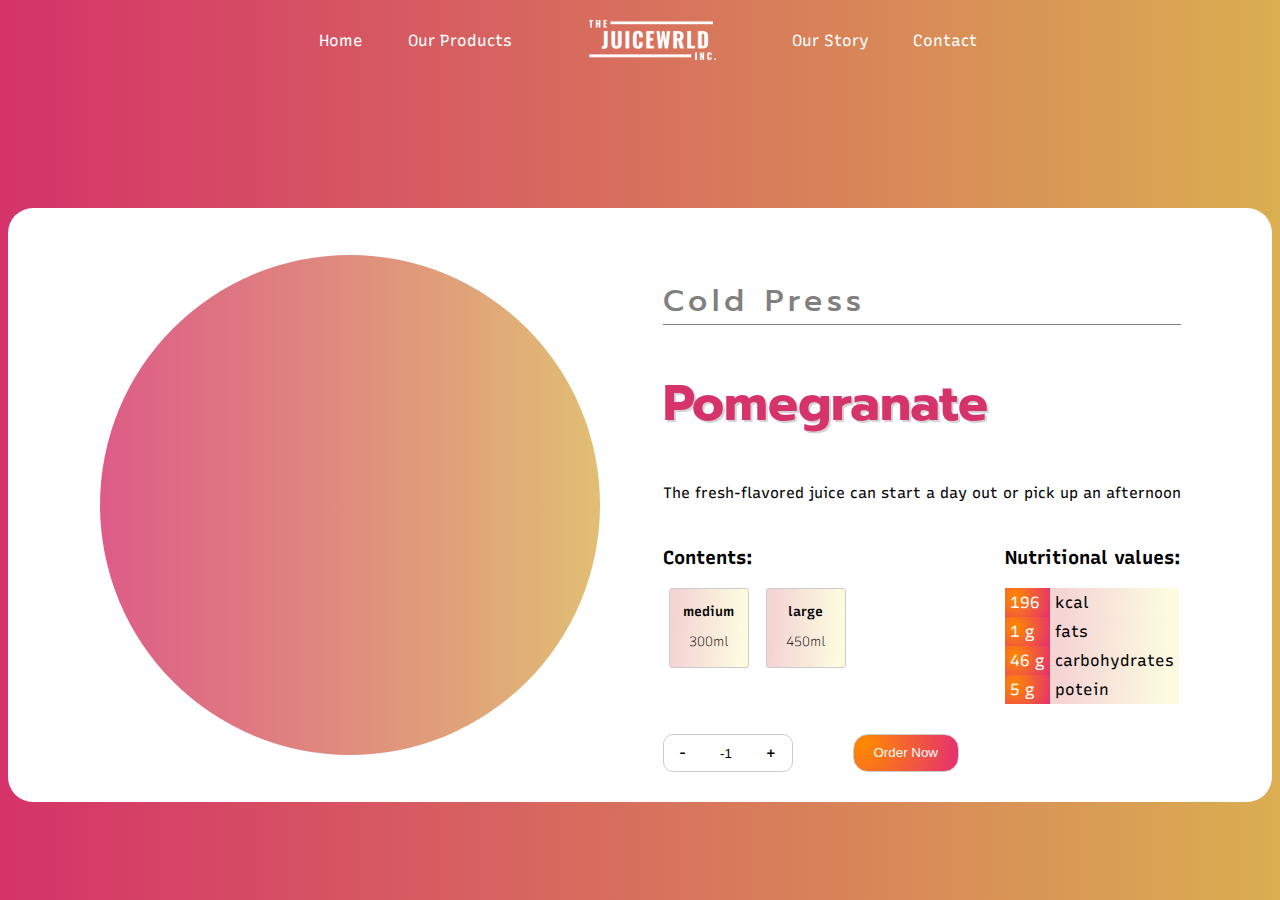
==== commit bf74f664: "add" ====
--- a/product1.html
+++ b/product1.html
@@ -5,12 +5,11 @@
     <meta charset="UTF-8" />
     <meta http-equiv="X-UA-Compatible" content="IE=edge" />
     <meta name="viewport" content="width=device-width, initial-scale=1.0" />
-    <link rel="stylesheet" href="product.css" />
+    <link rel="stylesheet" href="/product1.css" />
     <title>The JUICEWRLD. Inc - Freshly pressed juice for you partner</title>
     <link rel="stylesheet" href="https://cdnjs.cloudflare.com/ajax/libs/font-awesome/6.0.0-beta2/css/all.min.css"
         integrity="sha512-YWzhKL2whUzgiheMoBFwW8CKV4qpHQAEuvilg9FAn5VJUDwKZZxkJNuGM4XkWuk94WCrrwslk8yWNGmY1EduTA=="
         crossorigin="anonymous" referrerpolicy="no-referrer" />
-    <link rel="stylesheet" href="./style.css">
 </head>
 
 <body>
@@ -28,7 +27,7 @@
         </div>
     </nav>
     <section>
-        <div class="container__container">
+        <div class="container">
             <div class="content-product">
                 <div class="left-side">
                     <div class="b-circle">
@@ -40,7 +39,7 @@
                 <div class="right-side">
                     <div class="top-row">
                         <h4 class="header1">Cold Press</h4>
-                        <h1 class="header2">Pomegrante</h1>
+                        <h1 class="header2">Pomegranate</h1>
                         <p class="text">
                             The fresh-flavored juice can start a day out or pick up an
                             afternoon
@@ -48,7 +47,7 @@
                     </div>
                     <div class="bottom-row">
                         <div class="contents">
-                            <h3>Contents:</h3>
+                            <h3 class="content-header">Contents:</h3>
                             <button class="content__btn">
                                 medium
                                 <p class="mes">300ml</p>
@@ -60,7 +59,7 @@
                         </div>
                         <div class="nutri">
                             <table>
-                                <h3>Nutritional values:</h3>
+                                <h3 class="content-header">Nutritional values:</h3>
                                 <tr>
                                     <td class="first-column">196</td>
                                     <td>kcal</td>
@@ -94,50 +93,6 @@
             </div>
         </div>
         <div id="toast"></div>
-        <footer>
-
-            <div class="container">
-                <div class="row1">
-                    <div class="row11">
-                        <div>
-                            <img src="images/juice_logo.png" width="150" />
-                        </div>
-                        <div class="col1">
-                            <div class="heading">Home</div>
-                        </div>
-                        <div>
-                            <div class="heading col">Our Products</div>
-                            <a href="#">Best-seller</a><br>
-                            <a href="#">Newest</a><br>
-                        </div>
-                        <div>
-                            <div class="heading col">Our Story</div>
-                            <a href="#">Brands</a><br>
-                        </div>
-                        <div>
-                            <div class="heading col">Contact</div>
-                            <a href="#">Support</a><br>
-                            <a href="#">HCM city, Viet Nam</a><br>
-                            <a href="#">info@coderschool.vn</a><br>
-                            <a href="#">8412345678</a><br>
-                        </div>
-                    </div>
-                    <div class="footer-right">
-                        <a href="#">
-                            <img src="images/ig.png" width="50" />
-                        </a>
-                        <a href="#">
-                            <img src="images/fb.png" width="50" />
-                        </a>
-                        <a href="#">
-                            <img src="images/twitter.png" width="50" />
-                        </a>
-                    </div>
-                </div>
-                <div class="row2">The JuiceWrld Inc</div>
-            </div>
-            </div>
-        </footer>
     </section>
     <script src="./product.js"></script>
     <script src="https://cdn.jsdelivr.net/npm/@popperjs/core@2.9.2/dist/umd/popper.min.js"
--- a/product1.css
+++ b/product1.css
@@ -0,0 +1,328 @@
+@import url("https://fonts.googleapis.com/css2?family=Open+Sans:wght@400;500;600&family=Recursive:wght@300;400;500;600&family=Yellowtail&display=swap");
+@import url("https://fonts.googleapis.com/css2?family=Yellowtail&display=swap");
+@import url('https://fonts.googleapis.com/css2?family=Prompt:wght@500&display=swap');
+
+:root {
+  --white: #fff;
+  --black: #111;
+  --primary: #9d9091;
+}
+* *::before *::after {
+  box-sizing: inherit;
+  margin: 0;
+  padding: 0;
+}
+
+html {
+  font-size: 62.5%;
+  box-sizing: border-box;
+}
+
+body {
+  font-size: 1.6rem;
+  font-weight: 400;
+  color: var (--pink);
+  font-family: "Recursive", sans-serif;
+  background: linear-gradient(90deg, #d53369 0%, #daae51 100%);
+}
+
+/* Styling Nav bar */
+nav {
+  position: absolute;
+  width: 100%;
+  height: 80px;
+  background: transparent;
+  z-index: 1;
+  top: 0;
+}
+
+.nav-container {
+  display: flex;
+  height: 100%;
+  flex-direction: row;
+  justify-content: center;
+  align-items: center;
+}
+
+a {
+  text-decoration: none;
+  color: white;
+  cursor: pointer;
+  font-family: 'Recursive';
+  font-weight: 400;
+}
+a:hover {
+  -webkit-mask-image: linear-gradient(-75deg, rgba(0,0,0,.6) 30%, #000 50%, rgba(0,0,0,.6) 70%);
+  -webkit-mask-size: 200%;
+  animation: shine 2s infinite;
+}
+@-webkit-keyframes shine {
+  from {
+    -webkit-mask-position: 150%;
+  }
+  to {
+    -webkit-mask-position: -50%;
+  }
+}
+
+.nav-left {
+  padding-right: 4rem;
+}
+
+.nav-right {
+  padding-left: 4rem;
+}
+
+.b-circle {
+  height: 500px;
+  width: 500px;
+  border-radius: 50%;
+  background-color: pink;
+  position: relative;
+  /* background-image: radial-gradient(#ff8a00, #e52e71); */
+  display: block;
+  margin: auto;
+  opacity: 0.8;
+  background: linear-gradient(90deg, #d53369 0%, #daae51 100%);
+}
+
+.b-circle img {
+  border-radius: 50%;
+  max-width: 600px;
+  padding-top: 50px;
+  position: absolute;
+  transform: translate(-50px, -20px);
+}
+
+.container {
+  max-width: 1400px;
+  margin: 0 auto;
+  padding-top: 200px;
+  font-family: 'Recursive';
+}
+
+.content-product {
+  display: flex;
+  justify-content: space-around;
+  align-items: center;
+  padding: 30px 60px;
+  border: none;
+  border-radius: 25px;
+  background-color: white;
+}
+
+.left-side {
+  flex-basis: 40%;
+  display: flex;
+  align-items: center;
+  justify-content: center;
+}
+
+.header1 {
+  color: gray;
+  font-weight: 500;
+  font-size: 30px;
+  font-family: 'Prompt';
+  letter-spacing: 0.5rem;
+  border-bottom: 1px solid gray;
+}
+
+.header2 {
+  padding-bottom: 10px;
+  color: #d53369;
+  text-shadow: 2px 2px lightgray;
+  font-size: 50px;
+  font-family: 'Prompt';
+  font-size: 5rem;
+}
+
+.text {
+  padding-bottom: 10px;
+  font-family: 'Recursive';
+  font-size: 1.5rem;
+}
+
+.content-header {
+  font-family: 'Recursive';
+
+}
+.bottom-row {
+  display: flex;
+  justify-content: space-between;
+}
+
+table {
+  border-collapse: separate;
+  border: none;
+  border-spacing: 0;
+  border-radius: 6px;
+  color: white;
+}
+
+table tr th,
+table tr td {
+  border-right: none;
+  border-bottom: none;
+  padding: 5px;
+  color: black;
+  font-family: 'Recursive'
+;  background-image: linear-gradient( 92.7deg,  rgba(245,212,212,1) 8.5%, rgba(252,251,224,1) 90.2% );
+}
+table tr th:first-child,
+table tr td:first-child {
+  border-left: none;
+}
+table tr th {
+  background: #eee;
+  border-top: none;
+  text-align: left;
+}
+
+tr .first-column {
+  background: -webkit-radial-gradient(10px 10px, circle, #ff8a00, #e52e71);
+  color: white;
+}
+
+.nutri {
+  padding-bottom: 30px;
+}
+button.content__btn {
+  width: 80px;
+  height: 80px;
+  font-weight: 600;
+  text-align: center;
+  padding: 10px 0 0 0;
+  border-radius: 3px;
+  outline: none;
+  border: 1px solid #ccc;
+  margin: 0 6px;
+  background-image: linear-gradient( 92.7deg,  rgba(245,212,212,1) 8.5%, rgba(252,251,224,1) 90.2% );
+  font-family: 'Recursive';
+}
+button.content__btn:active {
+  background: -webkit-radial-gradient(10px 10px, circle, #ff8a00, #e52e71);
+  color: #fff;
+}
+.content__btn .mes {
+  font-weight: 100;
+}
+.button__btn-order {
+  display: flex;
+}
+
+.button__quantity span {
+  padding: 0 16px 0 0;
+}
+.button__quantity {
+  border: 1px solid #ccc;
+  padding: 5px -21px 5px 5px;
+  margin-right: 60px;
+  padding: 8px 0 8px 15px;
+  border-radius: 10px;
+}
+button.btn {
+  padding: 10px 20px;
+  color: #fff;
+  background: -webkit-radial-gradient(10px 10px, circle, #ff8a00, #e52e71);
+  outline: none;
+  border: 1px solid #ccc;
+  cursor: pointer;
+  border-radius: 15px;
+}
+
+.btn:active {
+  background: -webkit-radial-gradient(10px 10px, circle, #a85a00, #961e4a);
+}
+/* toast message */
+.toast {
+  display: flex;
+  align-items: center;
+  border-left: 3px solid;
+  box-shadow: 0 4px 8px rgba(0, 0, 0, 0.5);
+  background-color: #fff;
+  border-radius: 3px;
+  max-width: 446px;
+  padding: 10px 0;
+  transition: all linear 0.3s;
+}
+@keyframes slideInLeft {
+  from {
+    opacity: 0;
+    transform: translateX(calc(100% + 16px));
+  }
+  to {
+    opacity: 1;
+    transform: translateX(0);
+  }
+}
+@keyframes FadeIn {
+  to {
+    opacity: 0;
+  }
+}
+.toast + .toast {
+  margin-top: 24px;
+}
+.toast__close,
+.toast__icon {
+  padding: 0 16px;
+}
+.toast__icon {
+  font-size: 24px;
+}
+
+.toast__body {
+  flex-grow: 1;
+}
+
+.toast__title {
+  margin: 10px 0 10px 0;
+  font-size: 16px;
+  color: #333;
+}
+
+.toast__msg {
+  margin: 5px 0 10px 0;
+  font-size: 16px;
+  color: #666;
+}
+
+.toast__close {
+  font-size: 20px;
+  color: rgba(0, 0, 0, 0.2);
+  cursor: pointer;
+}
+
+.toast--success {
+  border-color: #71be34;
+}
+.toast--success .toast__icon {
+  color: #71be34;
+}
+.toast--danger {
+  border-color: #ff623d;
+}
+.toast--danger .toast__icon {
+  color: #ff623d;
+}
+
+.toast--warn {
+  background-color: #ffb702;
+}
+.toast--warn .toast__icon {
+  background-color: #ffb702;
+}
+
+#toast {
+  position: fixed;
+  top: 16px;
+  right: 16px;
+}
+input#js-quantity {
+  outline: none;
+  border: 1px solid transparent;
+  text-align: center;
+}
+.button__quantity span {
+  cursor: pointer;
+}
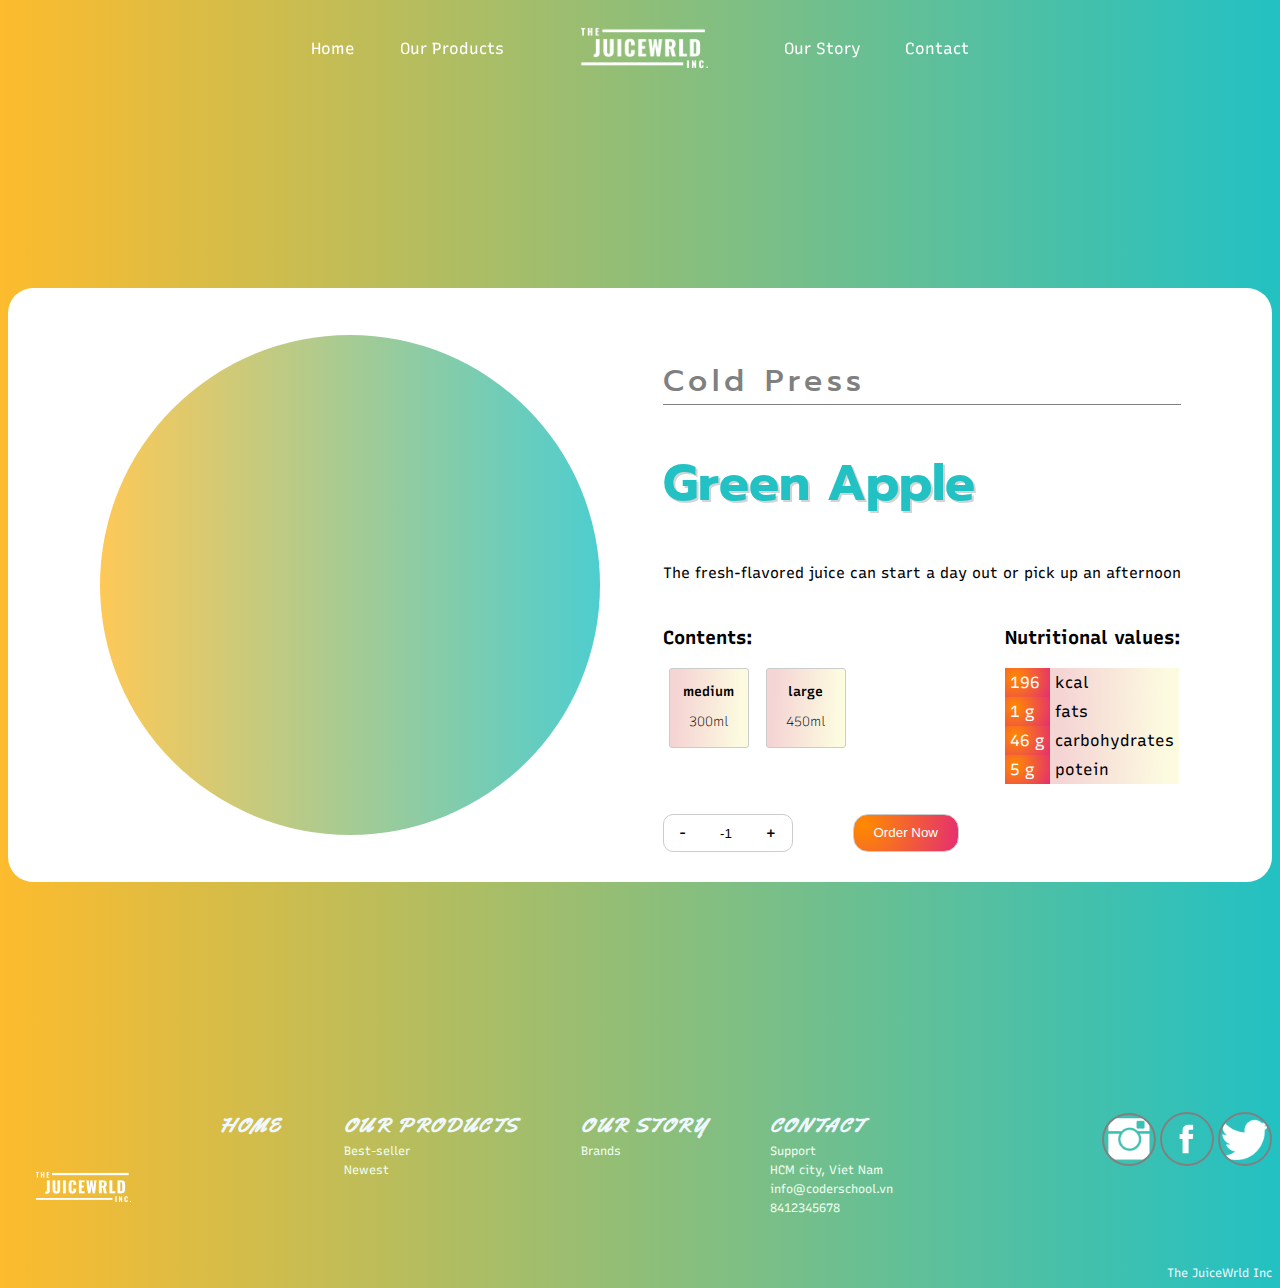
==== commit 607ece89: "add product 1 page" ====
--- a/product1.html
+++ b/product1.html
@@ -1,150 +1,208 @@
 <!DOCTYPE html>
 <html lang="en">
-
-<head>
+  <head>
     <meta charset="UTF-8" />
     <meta http-equiv="X-UA-Compatible" content="IE=edge" />
     <meta name="viewport" content="width=device-width, initial-scale=1.0" />
     <link rel="stylesheet" href="/product1.css" />
     <title>The JUICEWRLD. Inc - Freshly pressed juice for you partner</title>
-    <link rel="stylesheet" href="https://cdnjs.cloudflare.com/ajax/libs/font-awesome/6.0.0-beta2/css/all.min.css"
-        integrity="sha512-YWzhKL2whUzgiheMoBFwW8CKV4qpHQAEuvilg9FAn5VJUDwKZZxkJNuGM4XkWuk94WCrrwslk8yWNGmY1EduTA=="
-        crossorigin="anonymous" referrerpolicy="no-referrer" />
-</head>
-
-<body>
+    <link
+      rel="stylesheet"
+      href="https://cdnjs.cloudflare.com/ajax/libs/font-awesome/6.0.0-beta2/css/all.min.css"
+      integrity="sha512-YWzhKL2whUzgiheMoBFwW8CKV4qpHQAEuvilg9FAn5VJUDwKZZxkJNuGM4XkWuk94WCrrwslk8yWNGmY1EduTA=="
+      crossorigin="anonymous"
+      referrerpolicy="no-referrer"
+    />
+  </head>
+
+  <body>
     <nav>
-        <div class="nav-container">
-            <div class="nav-link">
-                <a href="#" class="nav-left">Home</a>
-                <a href="#" class="nav-left">Our Products</a>
-            </div>
-            <img src="./images/juice_logo.png" alt="logo" width="200px" />
-            <div class="nav-link">
-                <a href="#" class="nav-right">Our Story</a>
-                <a href="#" class="nav-right">Contact</a>
-            </div>
-        </div>
+      <div class="nav-container">
+        <div class="nav-link">
+          <a href="#" class="nav-left">Home</a>
+          <a href="#" class="nav-left">Our Products</a>
+        </div>
+        <img src="./images/juice_logo.png" alt="logo" width="200px" />
+        <div class="nav-link">
+          <a href="#" class="nav-right">Our Story</a>
+          <a href="#" class="nav-right">Contact</a>
+        </div>
+      </div>
     </nav>
     <section>
+      <div class="container">
+        <div class="content-product">
+          <div class="left-side">
+            <div class="b-circle">
+              <img src="images/1_Juice Green Apple.png" alt="" />
+            </div>
+            <div class="s-circle first"></div>
+            <div class="s-circle second"></div>
+          </div>
+          <div class="right-side">
+            <div class="top-row">
+              <h4 class="header1">Cold Press</h4>
+              <h1 class="header2">Green Apple</h1>
+              <p class="text">
+                The fresh-flavored juice can start a day out or pick up an
+                afternoon
+              </p>
+            </div>
+            <div class="bottom-row">
+              <div class="contents">
+                <h3 class="content-header">Contents:</h3>
+                <button class="content__btn">
+                  medium
+                  <p class="mes">300ml</p>
+                </button>
+                <button class="content__btn">
+                  large
+                  <p class="mes">450ml</p>
+                </button>
+              </div>
+              <div class="nutri">
+                <table>
+                  <h3 class="content-header">Nutritional values:</h3>
+                  <tr>
+                    <td class="first-column">196</td>
+                    <td>kcal</td>
+                  </tr>
+                  <tr>
+                    <td class="first-column">1 g</td>
+                    <td>fats</td>
+                  </tr>
+                  <tr>
+                    <td class="first-column">46 g</td>
+                    <td>carbohydrates</td>
+                  </tr>
+                  <tr>
+                    <td class="first-column">5 g</td>
+                    <td>potein</td>
+                  </tr>
+                </table>
+              </div>
+            </div>
+            <div class="button__btn-order">
+              <div class="button__quantity">
+                <span id="js-minus">-</span>
+                <input
+                  type="number"
+                  id="js-quantity"
+                  value="0"
+                  min="0"
+                  max="99"
+                />
+                <span id="js-plus">+</span>
+              </div>
+              <button onclick="showSuccessToast();" class="btn btn--success">
+                Order Now
+              </button>
+            </div>
+          </div>
+        </div>
+      </div>
+      <div id="toast"></div>
+    </section>
+    <footer>
+
         <div class="container">
-            <div class="content-product">
-                <div class="left-side">
-                    <div class="b-circle">
-                        <img src="images/1_Juice Pomegranate.png" alt="" />
-                    </div>
-                    <div class="s-circle first"></div>
-                    <div class="s-circle second"></div>
-                </div>
-                <div class="right-side">
-                    <div class="top-row">
-                        <h4 class="header1">Cold Press</h4>
-                        <h1 class="header2">Pomegranate</h1>
-                        <p class="text">
-                            The fresh-flavored juice can start a day out or pick up an
-                            afternoon
-                        </p>
-                    </div>
-                    <div class="bottom-row">
-                        <div class="contents">
-                            <h3 class="content-header">Contents:</h3>
-                            <button class="content__btn">
-                                medium
-                                <p class="mes">300ml</p>
-                            </button>
-                            <button class="content__btn">
-                                large
-                                <p class="mes">450ml</p>
-                            </button>
-                        </div>
-                        <div class="nutri">
-                            <table>
-                                <h3 class="content-header">Nutritional values:</h3>
-                                <tr>
-                                    <td class="first-column">196</td>
-                                    <td>kcal</td>
-                                </tr>
-                                <tr>
-                                    <td class="first-column">1 g</td>
-                                    <td>fats</td>
-                                </tr>
-                                <tr>
-                                    <td class="first-column">46 g</td>
-                                    <td>carbohydrates</td>
-                                </tr>
-                                <tr>
-                                    <td class="first-column">5 g</td>
-                                    <td>potein</td>
-                                </tr>
-                            </table>
-                        </div>
-                    </div>
-                    <div class="button__btn-order">
-                        <div class="button__quantity">
-                            <span id="js-minus">-</span>
-                            <input type="number" id="js-quantity" value="0" min="0" max="99" />
-                            <span id="js-plus">+</span>
-                        </div>
-                        <button onclick="showSuccessToast();" class="btn btn--success">
-                            Order Now
-                        </button>
-                    </div>
-                </div>
-            </div>
-        </div>
-        <div id="toast"></div>
-    </section>
+          <div class="row1">
+            <div class="row11">
+              <div>
+                <img src="images/juice_logo.png" width="150" />
+              </div>
+              <div class="col1">
+                <div class="heading">Home</div>
+              </div>
+              <div>
+                <div class="heading col">Our Products</div>
+                <a href="#">Best-seller</a><br>
+                <a href="#">Newest</a><br>
+              </div>
+              <div>
+                <div class="heading col">Our Story</div>
+                <a href="#">Brands</a><br>
+              </div>
+              <div>
+                <div class="heading col">Contact</div>
+                <a href="#">Support</a><br>
+                <a href="#">HCM city, Viet Nam</a><br>
+                <a href="#">info@coderschool.vn</a><br>
+                <a href="#">8412345678</a><br>
+              </div>
+            </div>
+            <div class="footer-right">
+              <a href="#">
+                <img src="images/ig.png" width="50" />
+              </a>
+              <a href="#">
+                <img src="images/fb.png" width="50" />
+              </a>
+              <a href="#">
+                <img src="images/twitter.png" width="50" />
+              </a>
+            </div>
+          </div>
+          <div class="row2">The JuiceWrld Inc</div>
+        </div>
+        </div>
+      </footer>
+      
     <script src="./product.js"></script>
-    <script src="https://cdn.jsdelivr.net/npm/@popperjs/core@2.9.2/dist/umd/popper.min.js"
-        integrity="sha384-IQsoLXl5PILFhosVNubq5LC7Qb9DXgDA9i+tQ8Zj3iwWAwPtgFTxbJ8NT4GN1R8p"
-        crossorigin="anonymous"></script>
-    <script src="https://cdn.jsdelivr.net/npm/bootstrap@5.0.2/dist/js/bootstrap.min.js"
-        integrity="sha384-cVKIPhGWiC2Al4u+LWgxfKTRIcfu0JTxR+EQDz/bgldoEyl4H0zUF0QKbrJ0EcQF"
-        crossorigin="anonymous"></script>
+    <script
+      src="https://cdn.jsdelivr.net/npm/@popperjs/core@2.9.2/dist/umd/popper.min.js"
+      integrity="sha384-IQsoLXl5PILFhosVNubq5LC7Qb9DXgDA9i+tQ8Zj3iwWAwPtgFTxbJ8NT4GN1R8p"
+      crossorigin="anonymous"
+    ></script>
+    <script
+      src="https://cdn.jsdelivr.net/npm/bootstrap@5.0.2/dist/js/bootstrap.min.js"
+      integrity="sha384-cVKIPhGWiC2Al4u+LWgxfKTRIcfu0JTxR+EQDz/bgldoEyl4H0zUF0QKbrJ0EcQF"
+      crossorigin="anonymous"
+    ></script>
     <script>
-        const minus = document.getElementById("js-minus");
-        const quantity = document.getElementById("js-quantity");
-        const plus = document.getElementById("js-plus");
-        function minusA(e) {
-            quantity.value--;
-        }
-        minusA();
-        function plusB(e) {
-            quantity.value++;
-        }
-
-        minus.addEventListener("click", minusA);
-        plus.addEventListener("click", plusB);
-        // toast message
-        function toast({
-            title = "",
-            message = "",
-            type = "success",
-            duration = 3000,
-        }) {
-            const main = document.getElementById("toast");
-            if (main) {
-                const toast = document.createElement("div");
-                setTimeout(function () {
-                    main.removeChild(toast);
-                }, duration + 1000);
-
-                toast.onclick = function (e) {
-                    if (e.target.closest(".toast__close")) {
-                        main.removeChild(toast);
-                    }
-                };
-                const icons = {
-                    success: "fas fa-check-circle",
-                    info: "fas fa-info-circle",
-                    warning: "fas fa-exclamation-circle",
-                    error: "fas fa-exclamation-circle",
-                };
-                const icon = icons[type];
-                const deplay = (duration / 1000).toFixed(2);
-                toast.classList.add("toast", `toast--${type}`);
-                toast.style.animation = `slideInLeft ease-in-out 0.5s,  FadeIn linear 1s ${deplay}s forwards`;
-                toast.innerHTML = `
+      const minus = document.getElementById("js-minus");
+      const quantity = document.getElementById("js-quantity");
+      const plus = document.getElementById("js-plus");
+      function minusA(e) {
+        quantity.value--;
+      }
+      minusA();
+      function plusB(e) {
+        quantity.value++;
+      }
+
+      minus.addEventListener("click", minusA);
+      plus.addEventListener("click", plusB);
+      // toast message
+      function toast({
+        title = "",
+        message = "",
+        type = "success",
+        duration = 3000,
+      }) {
+        const main = document.getElementById("toast");
+        if (main) {
+          const toast = document.createElement("div");
+          setTimeout(function () {
+            main.removeChild(toast);
+          }, duration + 1000);
+
+          toast.onclick = function (e) {
+            if (e.target.closest(".toast__close")) {
+              main.removeChild(toast);
+            }
+          };
+          const icons = {
+            success: "fas fa-check-circle",
+            info: "fas fa-info-circle",
+            warning: "fas fa-exclamation-circle",
+            error: "fas fa-exclamation-circle",
+          };
+          const icon = icons[type];
+          const deplay = (duration / 1000).toFixed(2);
+          toast.classList.add("toast", `toast--${type}`);
+          toast.style.animation = `slideInLeft ease-in-out 0.5s,  FadeIn linear 1s ${deplay}s forwards`;
+          toast.innerHTML = `
           <div class="toast__icon">
             <i class="${icon}"></i>
           </div>
@@ -156,19 +214,18 @@
             <i class="fas fa-times"></i> 
           </div>
         `;
-                main.appendChild(toast);
-            }
+          main.appendChild(toast);
         }
-
-        function showSuccessToast() {
-            toast({
-                title: "Success",
-                message: "Thêm vào giỏ hàng thành công(amazing good job e)",
-                type: "success",
-                duration: 1000,
-            });
-        }
+      }
+
+      function showSuccessToast() {
+        toast({
+          title: "Success",
+          message: "Thêm vào giỏ hàng thành công(amazing good job e)",
+          type: "success",
+          duration: 1000,
+        });
+      }
     </script>
-</body>
-
-</html>+  </body>
+</html>
--- a/product1.css
+++ b/product1.css
@@ -1,6 +1,6 @@
 @import url("https://fonts.googleapis.com/css2?family=Open+Sans:wght@400;500;600&family=Recursive:wght@300;400;500;600&family=Yellowtail&display=swap");
 @import url("https://fonts.googleapis.com/css2?family=Yellowtail&display=swap");
-@import url('https://fonts.googleapis.com/css2?family=Prompt:wght@500&display=swap');
+@import url("https://fonts.googleapis.com/css2?family=Prompt:wght@500&display=swap");
 
 :root {
   --white: #fff;
@@ -23,12 +23,12 @@
   font-weight: 400;
   color: var (--pink);
   font-family: "Recursive", sans-serif;
-  background: linear-gradient(90deg, #d53369 0%, #daae51 100%);
+  background: linear-gradient(90deg, #fdbb2d 0%, #22c1c3 100%);
 }
 
 /* Styling Nav bar */
 nav {
-  position: absolute;
+  position: sticky;
   width: 100%;
   height: 80px;
   background: transparent;
@@ -48,11 +48,16 @@
   text-decoration: none;
   color: white;
   cursor: pointer;
-  font-family: 'Recursive';
+  font-family: "Recursive";
   font-weight: 400;
 }
 a:hover {
-  -webkit-mask-image: linear-gradient(-75deg, rgba(0,0,0,.6) 30%, #000 50%, rgba(0,0,0,.6) 70%);
+  -webkit-mask-image: linear-gradient(
+    -75deg,
+    rgba(0, 0, 0, 0.6) 30%,
+    #000 50%,
+    rgba(0, 0, 0, 0.6) 70%
+  );
   -webkit-mask-size: 200%;
   animation: shine 2s infinite;
 }
@@ -83,7 +88,7 @@
   display: block;
   margin: auto;
   opacity: 0.8;
-  background: linear-gradient(90deg, #d53369 0%, #daae51 100%);
+  background: linear-gradient(90deg, #fdbb2d 0%, #22c1c3 100%);
 }
 
 .b-circle img {
@@ -98,7 +103,7 @@
   max-width: 1400px;
   margin: 0 auto;
   padding-top: 200px;
-  font-family: 'Recursive';
+  font-family: "Recursive";
 }
 
 .content-product {
@@ -122,29 +127,28 @@
   color: gray;
   font-weight: 500;
   font-size: 30px;
-  font-family: 'Prompt';
+  font-family: "Prompt";
   letter-spacing: 0.5rem;
   border-bottom: 1px solid gray;
 }
 
 .header2 {
   padding-bottom: 10px;
-  color: #d53369;
+  color: #22c1c3;
   text-shadow: 2px 2px lightgray;
   font-size: 50px;
-  font-family: 'Prompt';
+  font-family: "Prompt";
   font-size: 5rem;
 }
 
 .text {
   padding-bottom: 10px;
-  font-family: 'Recursive';
+  font-family: "Recursive";
   font-size: 1.5rem;
 }
 
 .content-header {
-  font-family: 'Recursive';
-
+  font-family: "Recursive";
 }
 .bottom-row {
   display: flex;
@@ -165,8 +169,12 @@
   border-bottom: none;
   padding: 5px;
   color: black;
-  font-family: 'Recursive'
-;  background-image: linear-gradient( 92.7deg,  rgba(245,212,212,1) 8.5%, rgba(252,251,224,1) 90.2% );
+  font-family: "Recursive";
+  background-image: linear-gradient(
+    92.7deg,
+    rgba(245, 212, 212, 1) 8.5%,
+    rgba(252, 251, 224, 1) 90.2%
+  );
 }
 table tr th:first-child,
 table tr td:first-child {
@@ -196,8 +204,12 @@
   outline: none;
   border: 1px solid #ccc;
   margin: 0 6px;
-  background-image: linear-gradient( 92.7deg,  rgba(245,212,212,1) 8.5%, rgba(252,251,224,1) 90.2% );
-  font-family: 'Recursive';
+  background-image: linear-gradient(
+    92.7deg,
+    rgba(245, 212, 212, 1) 8.5%,
+    rgba(252, 251, 224, 1) 90.2%
+  );
+  font-family: "Recursive";
 }
 button.content__btn:active {
   background: -webkit-radial-gradient(10px 10px, circle, #ff8a00, #e52e71);
@@ -326,3 +338,63 @@
 .button__quantity span {
   cursor: pointer;
 }
+footer {
+  color: cornsilk;
+  padding-top: 30px;
+}
+
+footer .row1 {
+  display: flex;
+  justify-content: space-between;
+}
+footer .row11 {
+  display: flex;
+  justify-content: space-between;
+  width: 70%;
+}
+
+footer .heading {
+  color: aliceblue;
+  font-family: "Yellowtail", cursive;
+  font-size: 20px;
+  font-weight: 900;
+  line-height: 1.4;
+  letter-spacing: 0.08em;
+  text-transform: uppercase;
+}
+
+footer img {
+  max-width: 95vw;
+  height: auto;
+}
+/* footer .col1{
+    display: flex;
+    flex-direction: column;
+    
+} */
+
+footer li {
+  list-style-type: none;
+}
+
+.footer-right img {
+  border-radius: 50%;
+  border: 2px solid grey;
+}
+footer .row2 {
+  display: flex;
+  justify-content: right;
+  color: aliceblue;
+  font-size: 12px;
+}
+
+footer #lmao a {
+  margin-right: 20px;
+  font-size: 12px;
+}
+
+footer a {
+  text-decoration: none;
+  color: honeydew;
+  font-size: 12px;
+}
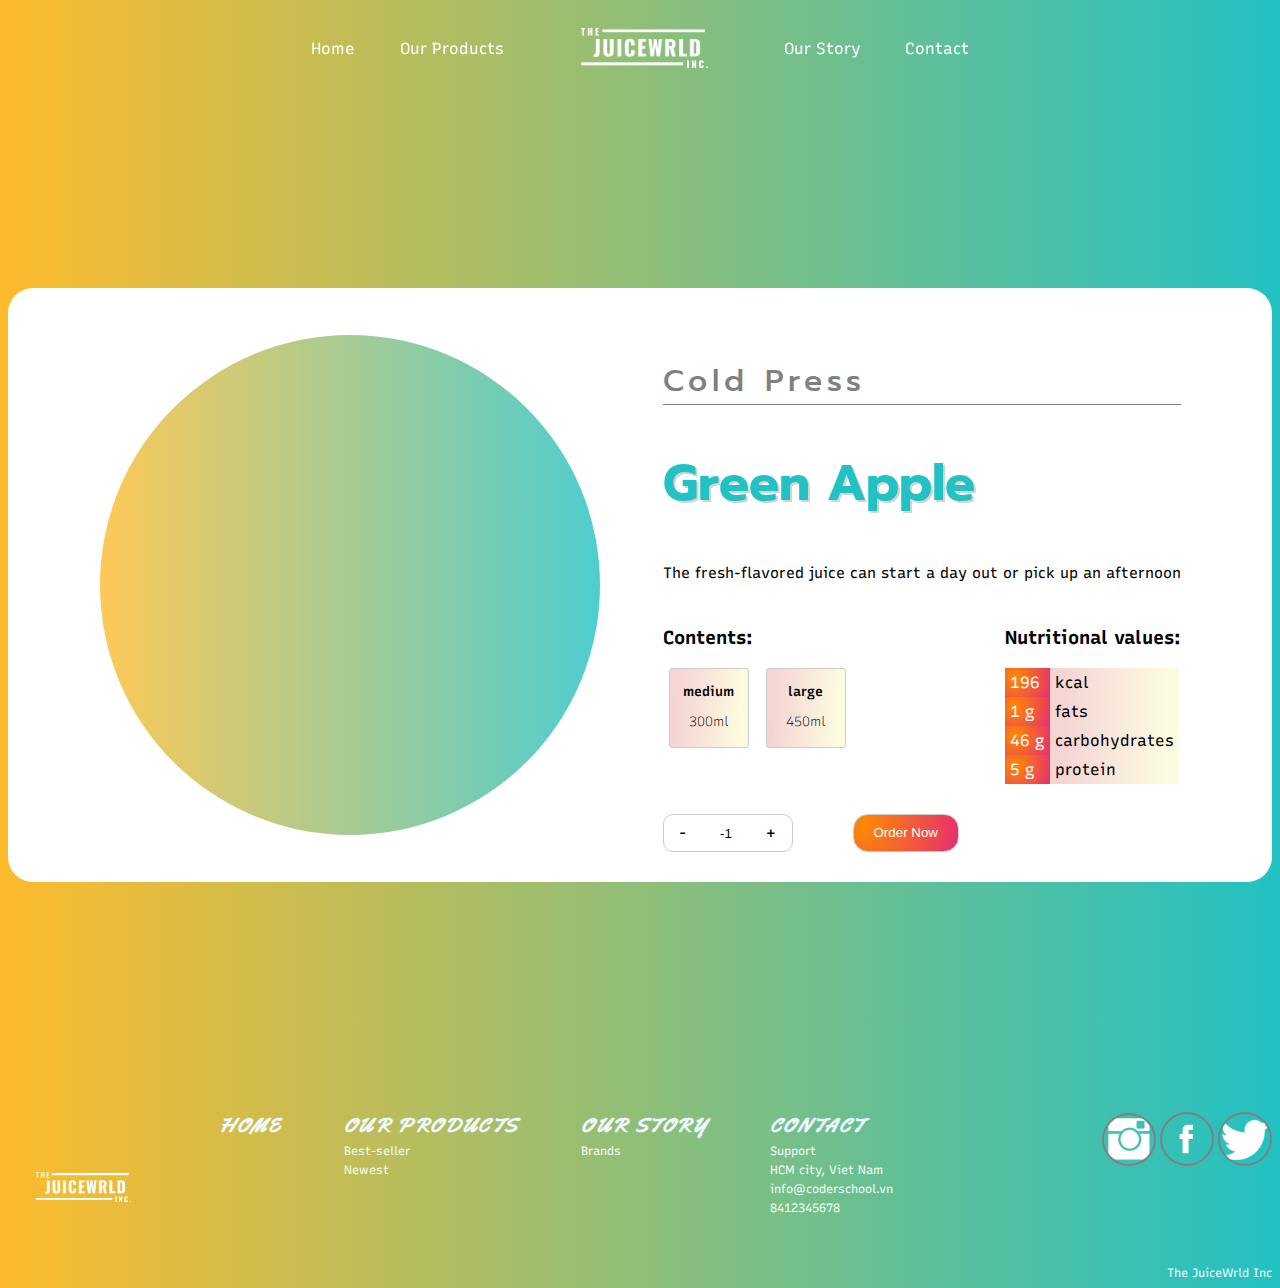
==== commit c13dcf6c: "productcard update 1" ====
--- a/product1.html
+++ b/product1.html
@@ -34,7 +34,7 @@
         <div class="content-product">
           <div class="left-side">
             <div class="b-circle">
-              <img src="images/1_Juice Green Apple.png" alt="" />
+              <img src="images/Juice Green Apple 2.png" alt="" />
             </div>
             <div class="s-circle first"></div>
             <div class="s-circle second"></div>
@@ -77,7 +77,7 @@
                   </tr>
                   <tr>
                     <td class="first-column">5 g</td>
-                    <td>potein</td>
+                    <td>protein</td>
                   </tr>
                 </table>
               </div>
